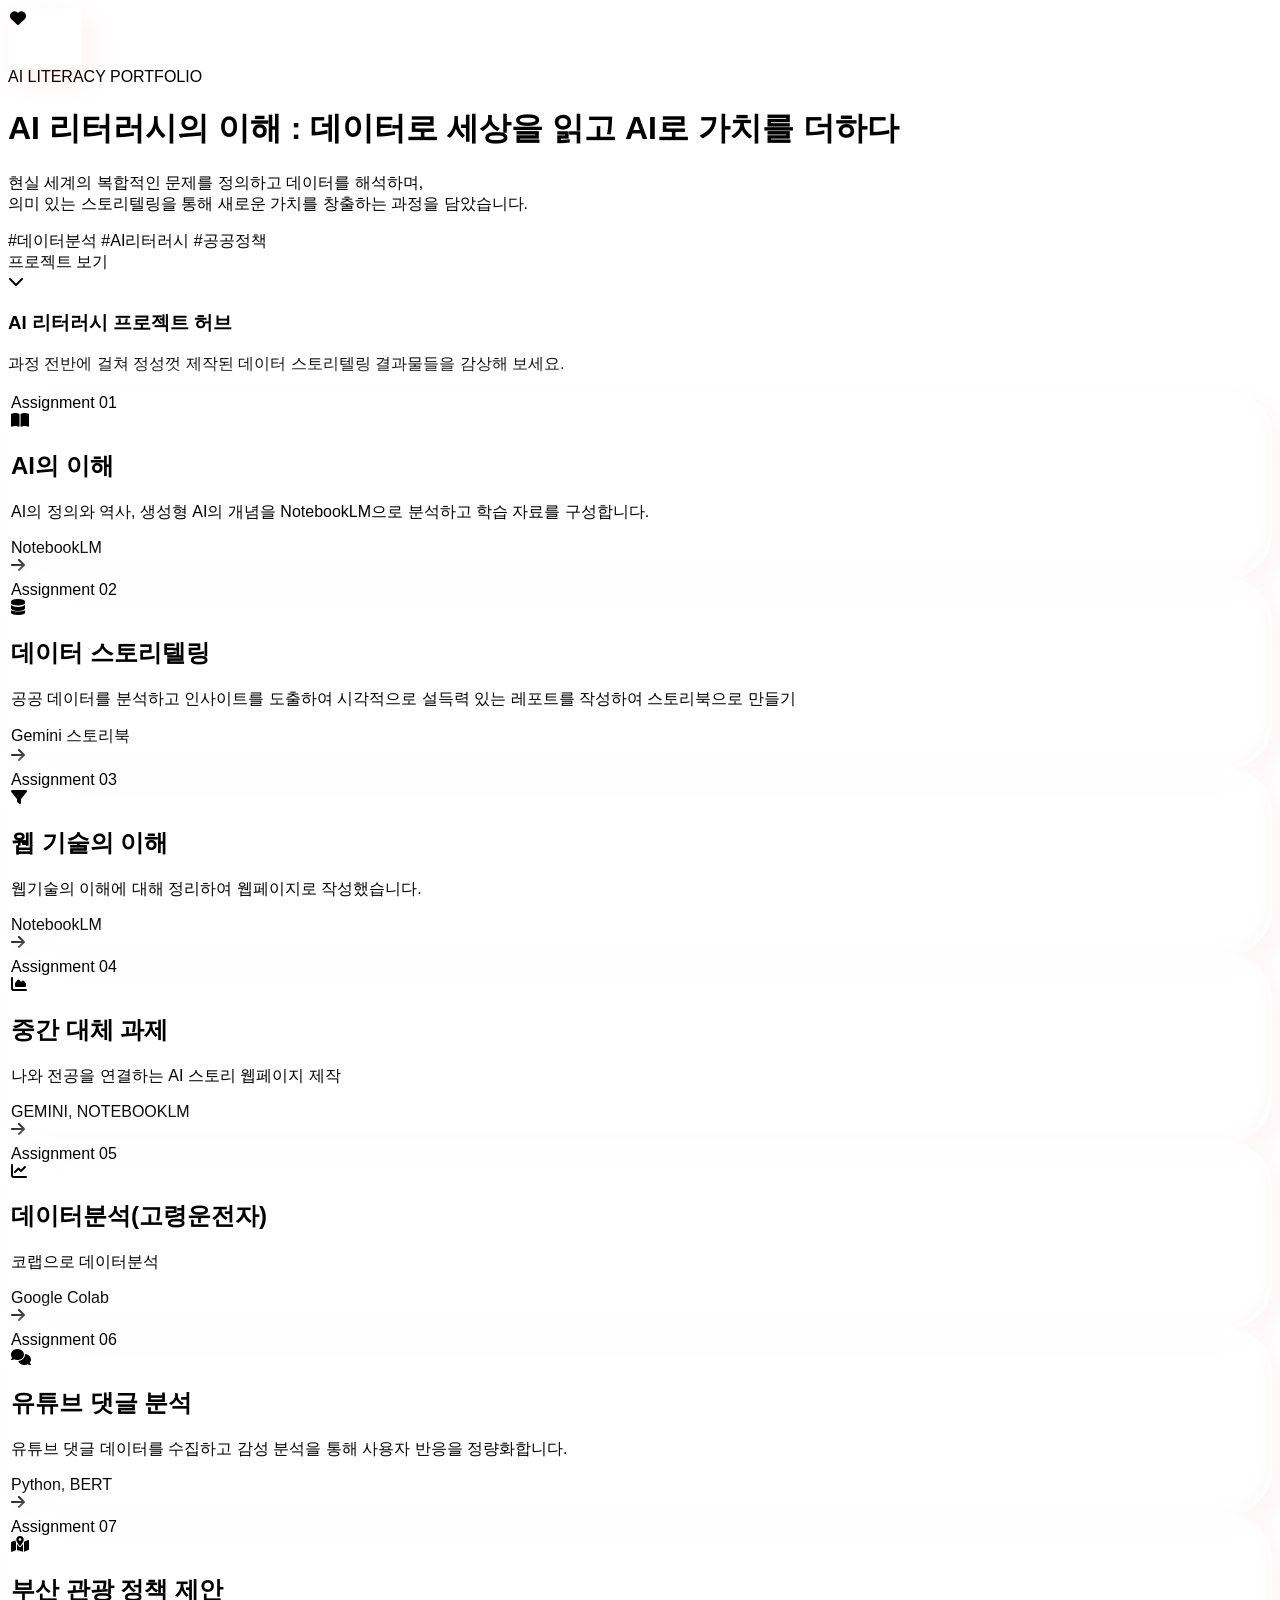
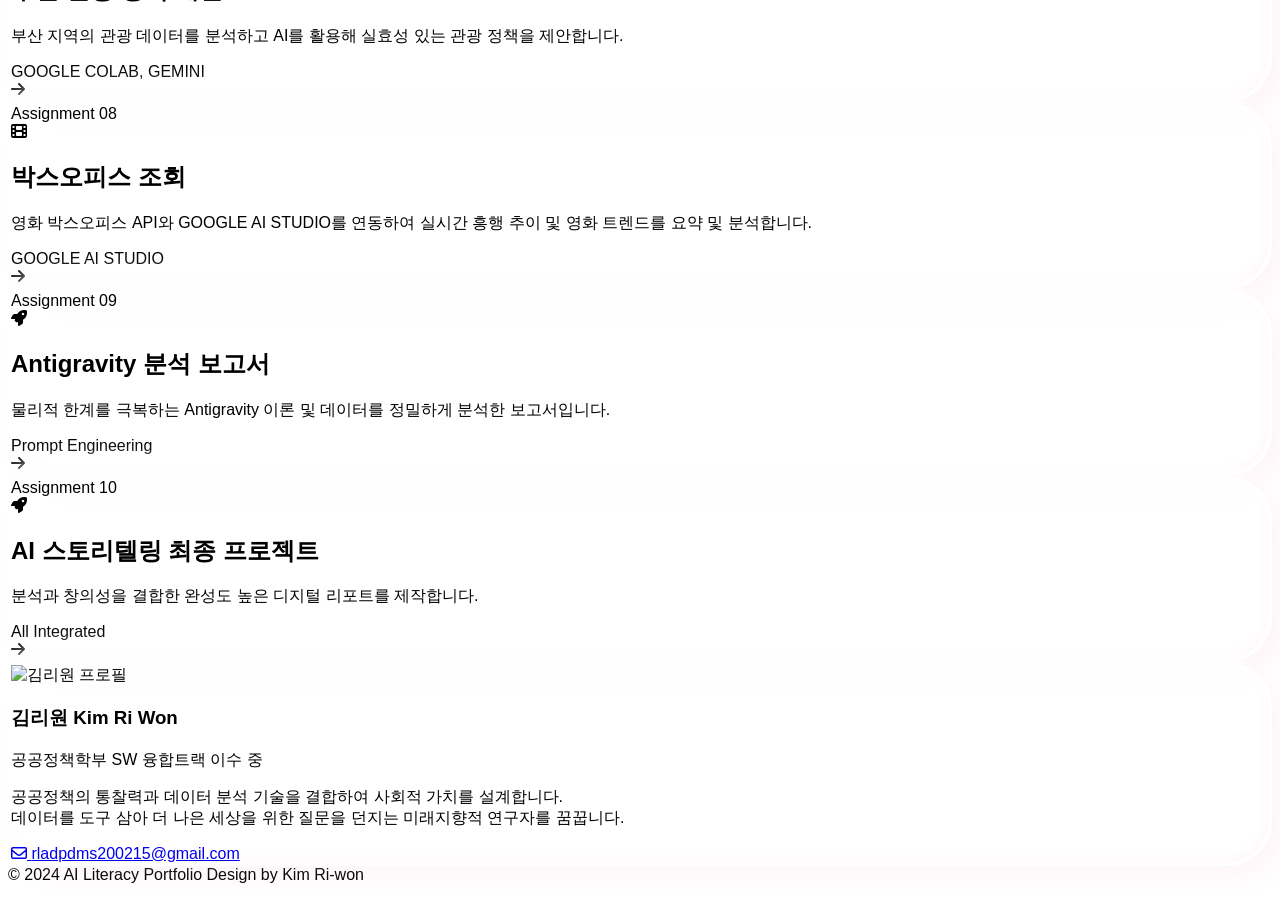
==== index.html @ ca249546 "Update index.html" ====
<!DOCTYPE html>
<html lang="ko">
<head>
    <meta charset="UTF-8">
    <meta name="viewport" content="width=device-width, initial-scale=1.0">
    <title>AI Literacy Portfolio | 김리원</title>
    <script src="https://cdn.tailwindcss.com"></script>
    <link href="https://cdnjs.cloudflare.com/ajax/libs/font-awesome/6.4.0/css/all.min.css" rel="stylesheet">
    <script>
        tailwind.config = {
            darkMode: 'class',
            theme: {
                extend: {
                    colors: {
                        brand: {
                            pink: '#FFDEE9',
                            rose: '#F43F5E',
                            ivory: '#FDF6F0',
                            clay: '#FFF2F2',
                            softDark: '#1E1518',
                            darkBg: '#120B0D'
                        }
                    }
                }
            }
        }
    </script>
    <style>
        @import url('https://fonts.googleapis.com/css2?family=Pretendard:wght@400;600;700;800&display=swap');

        body {
            font-family: 'Pretendard', sans-serif;
            transition: background-color 0.5s ease, color 0.5s ease;
        }

        /* 1. Background Floating Animation */
        @keyframes float-slow-1 {
            0%, 100% { transform: translate(0px, 0px) scale(1); }
            33% { transform: translate(40px, -60px) scale(1.15); }
            66% { transform: translate(-30px, 30px) scale(0.9); }
        }
        @keyframes float-slow-2 {
            0%, 100% { transform: translate(0px, 0px) scale(1.1); }
            50% { transform: translate(-50px, 50px) scale(0.85); }
        }
        @keyframes float-slow-3 {
            0%, 100% { transform: translate(0px, 0px) scale(0.9); }
            40% { transform: translate(60px, 40px) scale(1.1); }
            80% { transform: translate(-20px, -30px) scale(1.05); }
        }

        .bg-float-1 { animation: float-slow-1 18s infinite ease-in-out; }
        .bg-float-2 { animation: float-slow-2 22s infinite ease-in-out; }
        .bg-float-3 { animation: float-slow-3 26s infinite ease-in-out; }

        /* 2. Claymorphism Card Styling (Clay Card) */
        .clay-card {
            background: rgba(255, 255, 255, 0.65);
            border-radius: 45px;
            box-shadow: 
                12px 12px 24px rgba(244, 63, 94, 0.05), 
                -12px -12px 24px rgba(255, 255, 255, 0.9),
                inset 4px 4px 10px rgba(255, 255, 255, 0.8),
                inset -4px -4px 10px rgba(244, 63, 94, 0.03);
            backdrop-filter: blur(20px);
            border: 3px solid rgba(255, 255, 255, 0.8);
            transition: all 0.5s cubic-bezier(0.175, 0.885, 0.32, 1.275);
        }
        .clay-card:hover {
            transform: translateY(-12px) scale(1.02);
            box-shadow: 
                16px 24px 36px rgba(244, 63, 94, 0.1), 
                -16px -16px 36px rgba(255, 255, 255, 0.95),
                inset 6px 6px 14px rgba(255, 255, 255, 0.95),
                inset -6px -6px 14px rgba(244, 63, 94, 0.01);
            background: rgba(255, 255, 255, 0.85);
        }

        /* Dark Mode Clay Card Style */
        .dark .clay-card {
            background: rgba(30, 21, 24, 0.7);
            border-radius: 45px;
            box-shadow: 
                12px 12px 30px rgba(0, 0, 0, 0.5), 
                -12px -12px 30px rgba(255, 255, 255, 0.02),
                inset 2px 2px 8px rgba(255, 255, 255, 0.1),
                inset -2px -2px 8px rgba(0, 0, 0, 0.3);
            border: 3px solid rgba(255, 255, 255, 0.08);
        }
        .dark .clay-card:hover {
            background: rgba(38, 27, 30, 0.85);
            box-shadow: 
                16px 24px 40px rgba(0, 0, 0, 0.6), 
                -16px -16px 40px rgba(255, 255, 255, 0.03),
                inset 4px 4px 12px rgba(255, 255, 255, 0.15),
                inset -4px -4px 12px rgba(0, 0, 0, 0.4);
        }

        /* Claymorphic Buttons */
        .clay-btn {
            background: rgba(255, 255, 255, 0.8);
            box-shadow: 
                4px 4px 10px rgba(244, 63, 94, 0.06), 
                -4px -4px 10px rgba(255, 255, 255, 0.9),
                inset 2px 2px 5px rgba(255, 255, 255, 0.8);
            border: 2px solid rgba(255, 255, 255, 0.9);
            transition: all 0.3s ease;
        }
        .clay-btn:hover {
            transform: scale(1.05);
            background: #FFE4EC;
            box-shadow: 
                6px 6px 14px rgba(244, 63, 94, 0.1), 
                -6px -6px 14px rgba(255, 255, 255, 1);
        }

        /* 3. Expansible Navigation Bar */
        .pill-nav {
            width: 70px;
            height: 56px;
            transition: all 0.6s cubic-bezier(0.25, 1, 0.5, 1);
            overflow: hidden;
            background: rgba(255, 255, 255, 0.7);
            border: 2px solid rgba(255, 255, 255, 0.8);
            backdrop-filter: blur(25px);
            box-shadow: 
                8px 12px 30px rgba(244, 63, 94, 0.08), 
                inset 2px 2px 5px rgba(255, 255, 255, 0.8);
        }
        .pill-nav:hover {
            width: 470px;
            border-radius: 9999px;
            padding-left: 20px;
            padding-right: 20px;
            background: rgba(255, 255, 255, 0.9);
            box-shadow: 
                12px 18px 40px rgba(244, 63, 94, 0.12), 
                inset 3px 3px 8px rgba(255, 255, 255, 0.9);
        }
        .dark .pill-nav {
            background: rgba(30, 21, 24, 0.85);
            border: 2px solid rgba(255, 255, 255, 0.08);
            box-shadow: 
                8px 12px 30px rgba(0, 0, 0, 0.4), 
                inset 2px 2px 5px rgba(255, 255, 255, 0.1);
        }
        .dark .pill-nav:hover {
            background: rgba(38, 27, 30, 0.95);
            box-shadow: 
                12px 18px 40px rgba(0, 0, 0, 0.5), 
                inset 3px 3px 8px rgba(255, 255, 255, 0.15);
        }

        .nav-content {
            opacity: 0;
            transform: translateX(20px);
            transition: all 0.4s ease;
            white-space: nowrap;
        }
        .pill-nav:hover .nav-content {
            opacity: 1;
            transform: translateX(0);
        }
        .pill-nav:hover .nav-heart {
            transform: scale(1.2) rotate(360deg);
            color: #F43F5E;
        }

        /* Modal Overlay Glassmorphism */
        .modal {
            transition: opacity 0.4s ease;
            pointer-events: none;
            opacity: 0;
            z-index: 1000;
        }
        .modal.active {
            pointer-events: auto;
            opacity: 1;
        }

        /* Scroll reveal effect classes */
        .reveal-section {
            opacity: 0;
            transform: translateY(100px);
            transition: opacity 1.2s cubic-bezier(0.16, 1, 0.3, 1), transform 1.2s cubic-bezier(0.16, 1, 0.3, 1);
        }
        .reveal-section.revealed {
            opacity: 1;
            transform: translateY(0);
        }

        /* Customize scrollbars with pink tint */
        ::-webkit-scrollbar {
            width: 8px;
        }
        ::-webkit-scrollbar-track {
            background: #FDF6F0;
        }
        .dark ::-webkit-scrollbar-track {
            background: #120B0D;
        }
        ::-webkit-scrollbar-thumb {
            background: #FFC0D3;
            border-radius: 99px;
        }
        ::-webkit-scrollbar-thumb:hover {
            background: #F43F5E;
        }
    </style>
</head>
<body class="bg-brand-ivory text-slate-800 dark:bg-brand-darkBg dark:text-slate-100 relative min-h-screen">

    <div class="fixed inset-0 overflow-hidden pointer-events-none z-0">
        <div class="absolute bg-float-1 top-[-10%] left-[-10%] w-[50vw] h-[50vw] rounded-full bg-gradient-to-br from-[#FFF0F5]/80 to-[#FFE4EC]/70 dark:from-[#3a1520]/40 dark:to-[#1e0a11]/30 blur-[100px]"></div>
        <div class="absolute bg-float-2 bottom-[10%] right-[-5%] w-[45vw] h-[45vw] rounded-full bg-gradient-to-tr from-[#FFF2F2]/90 to-[#FFDDE8]/80 dark:from-[#2e0e1a]/40 dark:to-[#120509]/30 blur-[120px]"></div>
        <div class="absolute bg-float-3 top-[40%] left-[25%] w-[35vw] h-[35vw] rounded-full bg-gradient-to-r from-[#FFF9F5]/90 to-[#FFE4E4]/60 dark:from-[#351a22]/30 dark:to-[#1f0b12]/20 blur-[110px]"></div>
    </div>

    <nav class="fixed top-6 left-1/2 -translate-x-1/2 z-50 pill-nav flex items-center justify-between rounded-full p-4">
        <div class="flex items-center justify-center w-10 h-10 rounded-full bg-gradient-to-br from-rose-100 to-rose-200 dark:from-rose-900/60 dark:to-rose-800/40 shadow-inner cursor-pointer shrink-0">
            <i class="fas fa-heart nav-heart text-rose-400 dark:text-rose-300 transition-all duration-500 text-lg"></i>
        </div>
        <div class="nav-content flex items-center gap-6 ml-4">
            <a href="#" class="text-sm font-bold text-slate-700 dark:text-slate-300 hover:text-rose-500 dark:hover:text-rose-400 transition-colors">홈</a>
            <a href="#assignments-section" class="text-sm font-bold text-slate-700 dark:text-slate-300 hover:text-rose-500 dark:hover:text-rose-400 transition-colors">프로젝트</a>
            <a href="#about" class="text-sm font-bold text-slate-700 dark:text-slate-300 hover:text-rose-500 dark:hover:text-rose-400 transition-colors">소개</a>
            
            <button id="theme-toggle" class="w-8 h-8 rounded-full flex items-center justify-center hover:bg-slate-100 dark:hover:bg-white/10 transition-colors">
                <i id="theme-icon" class="fas fa-moon text-slate-600 dark:text-yellow-400 text-sm"></i>
            </button>

            <span class="text-xs text-rose-400 font-bold px-3 py-1 bg-rose-50 border border-rose-100 dark:bg-rose-950/40 dark:border-rose-900 rounded-full">김리원</span>
        </div>
    </nav>

    <header class="relative min-h-screen flex flex-col justify-between items-center px-6 text-center overflow-hidden z-10 pt-32 pb-16">
        <div></div>

        <div class="max-w-5xl mx-auto my-auto">
            <div class="inline-flex items-center gap-2 px-5 py-2.5 rounded-full bg-white/70 dark:bg-brand-softDark/50 border border-white/60 dark:border-white/10 shadow-md backdrop-blur-md mb-6">
                <span class="w-2.5 h-2.5 rounded-full bg-rose-500 animate-pulse"></span>
                <span class="text-xs font-extrabold tracking-widest text-slate-600 dark:text-slate-300 uppercase">AI LITERACY PORTFOLIO</span>
            </div>
            
            <h1 class="text-2xl sm:text-3xl md:text-5xl lg:text-6xl font-extrabold mb-6 tracking-tight leading-tight break-keep">
                <span class="block mb-2 text-slate-700 dark:text-slate-300 font-normal">AI 리터러시의 이해 :</span>
                <span class="gradient-text block text-3xl sm:text-4xl md:text-5xl lg:text-6xl xl:text-7xl font-black">
                    데이터로 세상을 읽고 AI로 가치를 더하다
                </span>
            </h1>
            
            <p class="text-sm md:text-base text-slate-500 dark:text-slate-400 max-w-2xl mx-auto mb-8 leading-relaxed">
                현실 세계의 복합적인 문제를 정의하고 데이터를 해석하며,<br class="hidden md:block"> 
                의미 있는 스토리텔링을 통해 새로운 가치를 창출하는 과정을 담았습니다.
            </p>

            <div class="flex flex-wrap justify-center gap-3">
                <span class="px-5 py-2 rounded-full bg-white/60 dark:bg-brand-softDark/40 text-xs font-bold border border-white/80 dark:border-white/10 shadow-sm text-slate-600 dark:text-slate-300 backdrop-blur-sm">#데이터분석</span>
                <span class="px-5 py-2 rounded-full bg-white/60 dark:bg-brand-softDark/40 text-xs font-bold border border-white/80 dark:border-white/10 shadow-sm text-slate-600 dark:text-slate-300 backdrop-blur-sm">#AI리터러시</span>
                <span class="px-5 py-2 rounded-full bg-white/60 dark:bg-brand-softDark/40 text-xs font-bold border border-white/80 dark:border-white/10 shadow-sm text-slate-600 dark:text-slate-300 backdrop-blur-sm">#공공정책</span>
            </div>
        </div>

        <div onclick="scrollToProjects()" class="flex flex-col items-center gap-2 cursor-pointer group transition-all duration-300 hover:translate-y-1">
            <span class="text-xs font-bold text-slate-400 dark:text-slate-500 tracking-wider group-hover:text-rose-500 dark:group-hover:text-rose-400 transition-colors">프로젝트 보기</span>
            <div class="w-10 h-10 rounded-full bg-white/80 dark:bg-[#1E1518]/80 border border-white dark:border-white/10 flex items-center justify-center shadow-md group-hover:scale-110 transition-transform animate-bounce">
                <i class="fas fa-chevron-down text-rose-500"></i>
            </div>
        </div>
    </header>

    <main class="max-w-7xl mx-auto px-6 pb-24 relative z-10">

        <section id="assignments-section" class="reveal-section py-16 mb-24">
            <div class="text-center mb-16">
                <h3 class="text-3xl font-black text-slate-800 dark:text-slate-100 tracking-tight mb-3">AI 리터러시 프로젝트 허브</h3>
                <p class="text-slate-400 dark:text-slate-400 text-sm">과정 전반에 걸쳐 정성껏 제작된 데이터 스토리텔링 결과물들을 감상해 보세요.</p>
            </div>

            <div id="tab-grid-container">
                <div class="grid grid-cols-1 md:grid-cols-2 lg:grid-cols-3 gap-8" id="assignment-grid">
                    </div>
            </div>
        </section>

        <section id="about" class="reveal-section clay-card p-12 relative overflow-hidden mb-12">
            <div class="absolute top-0 right-0 w-64 h-64 bg-rose-100/40 dark:bg-rose-900/10 rounded-full blur-[80px] pointer-events-none"></div>
            <div class="relative z-10 flex flex-col lg:flex-row items-center gap-12">
                <div class="relative group shrink-0">
                    <div class="absolute -inset-2 bg-gradient-to-r from-pink-300 to-rose-400 rounded-[3rem] blur-lg opacity-40 group-hover:opacity-70 transition duration-1000"></div>
                    <div class="relative w-48 h-48 rounded-[2.5rem] bg-white dark:bg-brand-softDark p-3 flex items-center justify-center overflow-hidden border border-white/40 shadow-xl">
                        <img src="https://ecimg.cafe24img.com/pg789b45942559038/ouring01/web/product/big/20241010/d6703099fd1020ba4ad9d2b7c3fa1dcd.jpg" alt="김리원 프로필" class="w-full h-full object-cover rounded-[1.8rem]">
                    </div>
                </div>
                <div class="text-center lg:text-left flex-1">
                    <h3 class="text-4xl font-black mb-3 text-slate-800 dark:text-slate-100">김리원 <span class="text-sm font-semibold text-rose-400 ml-2 uppercase tracking-widest">Kim Ri Won</span></h3>
                    <div class="flex flex-wrap justify-center lg:justify-start gap-3 mb-6">
                        <span class="px-4 py-1.5 rounded-full bg-rose-50/70 border border-rose-100 dark:bg-rose-950/40 dark:border-rose-900 text-xs font-bold text-rose-500 dark:text-rose-400">공공정책학부</span>
                        <span class="px-4 py-1.5 rounded-full bg-pink-50/70 border border-pink-100 dark:bg-pink-950/40 dark:border-pink-900 text-xs font-bold text-pink-500 dark:text-pink-400">SW 융합트랙 이수 중</span>
                    </div>
                    <p class="text-slate-500 dark:text-slate-400 text-base mb-8 leading-relaxed max-w-2xl mx-auto lg:mx-0">
                        공공정책의 통찰력과 데이터 분석 기술을 결합하여 사회적 가치를 설계합니다. <br>
                        데이터를 도구 삼아 더 나은 세상을 위한 질문을 던지는 미래지향적 연구자를 꿈꿉니다.
                    </p>
                    <div class="flex justify-center lg:justify-start">
                        <a href="mailto:rladpdms200215@gmail.com" class="group flex items-center gap-3 px-6 py-3.5 rounded-2xl bg-white/80 dark:bg-brand-softDark/50 border border-white/60 dark:border-white/10 shadow-sm hover:shadow-md hover:bg-[#FFE4EC]/40 dark:hover:bg-[#FFE4EC]/10 transition-all">
                            <i class="far fa-envelope text-rose-400 group-hover:scale-110 transition-transform"></i> 
                            <span class="text-xs font-bold text-slate-600 dark:text-slate-300">rladpdms200215@gmail.com</span>
                        </a>
                    </div>
                </div>
            </div>
        </section>

    </main>

    <footer class="relative py-16 text-center border-t border-white/40 dark:border-white/10 bg-white/20 dark:bg-brand-softDark/30 backdrop-blur-md">
        <div class="mt-4 text-[10px] font-black tracking-[0.25em] text-rose-300 dark:text-rose-400 uppercase">
            &copy; 2024 AI Literacy Portfolio Design by Kim Ri-won
        </div>
    </footer>

    <div id="modal" class="modal fixed inset-0 flex items-center justify-center p-4 bg-[#2E2528]/30 dark:bg-black/75 backdrop-blur-xl">
        <div class="bg-white/95 dark:bg-brand-softDark/95 w-full max-w-2xl rounded-[3rem] p-12 relative scale-95 transition-all duration-300 shadow-2xl border-4 border-white dark:border-brand-softDark" id="modal-content" style="z-index: 1001; box-shadow: 15px 15px 40px rgba(0,0,0,0.15), inset 4px 4px 10px rgba(255,255,255,0.8);">
            <button onclick="closeModal()" class="absolute top-8 right-8 w-11 h-11 rounded-full flex items-center justify-center bg-rose-50 dark:bg-rose-950 border border-rose-100 dark:border-rose-900 text-rose-400 hover:text-white hover:bg-rose-500 hover:scale-110 transition-all">
                <i class="fas fa-times"></i>
            </button>
            <div id="modal-body"></div>
        </div>
    </div>

    <script>
        // Theme switching logic (Dark / Light Mode)
        const themeToggleBtn = document.getElementById('theme-toggle');
        const themeIcon = document.getElementById('theme-icon');
        const htmlElement = document.documentElement;

        // Initialize theme based on local storage or system preference
        function initTheme() {
            const savedTheme = localStorage.getItem('theme');
            const isDarkMode = savedTheme === 'dark' || (!savedTheme && window.matchMedia('(prefers-color-scheme: dark)').matches);
            
            if (isDarkMode) {
                htmlElement.classList.add('dark');
                themeIcon.className = 'fas fa-sun text-yellow-400 text-sm';
            } else {
                htmlElement.classList.remove('dark');
                themeIcon.className = 'fas fa-moon text-slate-600 dark:text-yellow-400 text-sm';
            }
        }

        themeToggleBtn.addEventListener('click', () => {
            if (htmlElement.classList.contains('dark')) {
                htmlElement.classList.remove('dark');
                themeIcon.className = 'fas fa-moon text-slate-600 dark:text-yellow-400 text-sm';
                localStorage.setItem('theme', 'light');
            } else {
                htmlElement.classList.add('dark');
                themeIcon.className = 'fas fa-sun text-yellow-400 text-sm';
                localStorage.setItem('theme', 'dark');
            }
        });

        // Smooth Scroll Function
        function scrollToProjects() {
            document.getElementById('assignments-section').scrollIntoView({
                behavior: 'smooth',
                block: 'start'
            });
        }

        // Intersection Observer for rising floating effect
        function initScrollReveal() {
            const revealElements = document.querySelectorAll('.reveal-section');
            const observerOptions = {
                root: null, // viewport
                threshold: 0.1, // trigger when 10% is visible
                rootMargin: '0px 0px -50px 0px' // offset to trigger a bit early
            };

            const observer = new IntersectionObserver((entries, observer) => {
                entries.forEach(entry => {
                    if (entry.isIntersecting) {
                        entry.target.classList.add('revealed');
                        observer.unobserve(entry.target); // trigger only once
                    }
                });
            }, observerOptions);

            revealElements.forEach(el => observer.observe(el));
        }

        // Assignment Data
        const assignments = [
            { 
                id: "01", 
                title: "AI의 이해", 
                tool: "NotebookLM", 
                icon: "fa-book-open", 
                color: "blue", 
                link: "./02/index.html",
                summary: "AI의 정의와 역사, 생성형 AI의 개념을 NotebookLM으로 분석하고 학습 자료를 구성합니다.",
                detail: "구글의 AI 기반 협업 도구인 NotebookLM을 활용하여 인공지능의 핵심 개념을 정리했습니다. 1950년대 튜링 테스트부터 현대의 트랜스포머 모델까지의 발전사를 추적하고, 생성형 AI가 사회 전반에 미치는 영향을 분석했습니다."
            },
            { 
                id: "02", 
                title: "데이터 스토리텔링", 
                tool: "Gemini 스토리북", 
                icon: "fa-database", 
                color: "purple", 
                link: "./03/index.html", 
                summary: "공공 데이터를 분석하고 인사이트를 도출하여 시각적으로 설득력 있는 레포트를 작성하여 스토리북으로 만들기", 
                detail: "실제 데이터를 수집하여 가공되지 않은 정보에서 의미 있는 사회적 어젠다를 도출하고, 이를 Gemini와 결합하여 한 편의 완성도 높은 데이터 스토리북으로 변환하는 과정을 수행했습니다." 
            },
            { 
                id: "03", 
                title: "웹 기술의 이해", 
                tool: "NotebookLM", 
                icon: "fa-filter", 
                color: "emerald", 
                link: "./04/index.html", 
                summary: "웹기술의 이해에 대해 정리하여 웹페이지로 작성했습니다.", 
                detail: "웹의 기본 구조부터 현대의 웹 개발 프레임워크까지, 웹 기술의 전반적인 개념을 NotebookLM을 통해 정리하고 이를 실제 웹 환경에서 어떻게 적용할 수 있는지 학습했습니다." 
            },
            { 
                id: "04", 
                title: "중간 대체 과제", 
                tool: "GEMINI, NOTEBOOKLM", 
                icon: "fa-chart-area", 
                color: "rose", 
                link: "./05/index.html", 
                is_large: true, 
                summary: "나와 전공을 연결하는 AI 스토리 웹페이지 제작", 
                detail: "전공 학문과 AI 기술의 접점을 탐색하고, GEMINI와 NotebookLM을 활용하여 자신만의 커리어 로드맵이나 연구 주제를 웹 기반 스토리로 구현하는 중간 과제입니다." 
            },
            { 
                id: "05", 
                title: "데이터분석(고령운전자)", 
                tool: "Google Colab", 
                icon: "fa-chart-line", 
                color: "amber", 
                is_multi_btn: true, 
                links: {
                    senior: "./06/index.html", 
                    child: "./06_1/index.html"
                },
                summary: "코랩으로 데이터분석", 
                detail: "구글 코랩(Google Colab)을 활용하여 사회적 약자인 고령 운전자와 어린이 관련 교통사고 데이터를 분석하고, 파이썬을 이용한 데이터 시각화 및 인사이트 도출 과정을 수행했습니다." 
            },
            { 
                id: "06", 
                title: "유튜브 댓글 분석", 
                tool: "Python, BERT", 
                icon: "fa-comments", 
                color: "blue", 
                link: "./07/index.html", 
                summary: "유튜브 댓글 데이터를 수집하고 감성 분석을 통해 사용자 반응을 정량화합니다.", 
                detail: "YouTube API를 통해 대량의 댓글 데이터를 수집하고, 자연어 처리(NLP) 기술을 활용하여 여론의 흐름하고 감성 지수를 분석하는 프로젝트를 수행했습니다." 
            },
            { 
                id: "07", 
                title: "부산 관광 정책 제안", 
                tool: "GOOGLE COLAB, GEMINI", 
                icon: "fa-map-marked-alt", 
                color: "purple", 
                link: "./08/index.html", 
                summary: "부산 지역의 관광 데이터를 분석하고 AI를 활용해 실효성 있는 관광 정책을 제안합니다.", 
                detail: "구글 코랩과 생성형 AI인 GEMINI를 연계하여 부산 지역의 관광객 방문 패턴, 선호도, 소비 트렌드 등의 데이터를 다각도로 정밀 분석했습니다. 이를 기반으로 침체된 지역 골목 상권을 활성화하고 외래 관광객 만족도를 극대화할 수 있는 구체적이고 혁신적인 공공 관광 정책 가이드라인과 특화 콘텐츠 기획안을 수립했습니다." 
            },
            { 
                id: "08", 
                title: "박스오피스 조회", 
                tool: "GOOGLE AI STUDIO", 
                icon: "fa-film", 
                color: "emerald", 
                link: "https://boxoffice-vmei.vercel.app/", 
                summary: "영화 박스오피스 API와 GOOGLE AI STUDIO를 연동하여 실시간 흥행 추이 및 영화 트렌드를 요약 및 분석합니다.", 
                detail: "공공 데이터 API를 통해 제공되는 실시간 일일/주말 박스오피스 정보와 영화 기본 세부 사양 데이터를 구조화했습니다. 이를 GOOGLE AI STUDIO의 고성능 대형 언어 모델과 API로 연계하여 관객들의 선호도 분석, 장르적 트렌드 예측, 그리고 영화 흥행 주요 지표에 대한 맞춤형 리포트를 자동으로 생성해주는 인터랙티브 지능형 분석 대시보드를 구축했습니다." 
            },
            { 
                id: "09", 
                title: "Antigravity 분석 보고서", 
                tool: "Prompt Engineering", 
                icon: "fa-rocket", 
                color: "rose", 
                link: "./test/index.html", 
                summary: "물리적 한계를 극복하는 Antigravity 이론 및 데이터를 정밀하게 분석한 보고서입니다.", 
                detail: "반중력(Antigravity) 이론의 과학적 메커니즘을 탐구하고, 관련 실험 데이터를 분석 및 시각화하여 미래 모빌리티 및 우주 항공 분야에 미칠 정책적 영향력을 도출한 보고서 웹페이지입니다." 
            },
            { 
                id: "10", 
                title: "AI 스토리텔링 최종 프로젝트", 
                tool: "All Integrated", 
                icon: "fa-rocket", 
                color: "amber", 
                link: "#", 
                is_large: true, 
                summary: "분석과 창의성을 결합한 완성도 높은 디지털 리포트를 제작합니다.", 
                detail: "학습한 데이터 분석, 시각화, AI 생성 능력을 결합하여 대중의 공감을 얻는 포괄적 프로젝트를 완성했습니다." 
            }
        ];

        const colorClasses = {
            blue: { text: "text-blue-500 dark:text-blue-400", bg: "bg-blue-50/50 dark:bg-blue-950/40", accent: "bg-blue-400" },
            purple: { text: "text-purple-500 dark:text-purple-400", bg: "bg-purple-50/50 dark:bg-purple-950/40", accent: "bg-purple-400" },
            emerald: { text: "text-emerald-500 dark:text-emerald-400", bg: "bg-emerald-50/50 dark:bg-emerald-950/40", accent: "bg-emerald-400" },
            rose: { text: "text-rose-500 dark:text-rose-400", bg: "bg-rose-50/50 dark:bg-rose-950/40", accent: "bg-rose-400" },
            amber: { text: "text-amber-500 dark:text-amber-400", bg: "bg-amber-50/50 dark:bg-amber-950/40", accent: "bg-amber-400" }
        };

        const grid = document.getElementById('assignment-grid');
        const modal = document.getElementById('modal');
        const modalContent = document.getElementById('modal-content');
        const modalBody = document.getElementById('modal-body');

        // Render card function (Displays all without filtering)
        function renderCards() {
            grid.innerHTML = '';
            assignments.forEach((item) => {
                const cls = colorClasses[item.color];
                const card = document.createElement('div');
                const sizeClass = item.is_large ? 'md:col-span-2' : '';
                
                card.className = `clay-card p-8 flex flex-col justify-between cursor-pointer h-full ${sizeClass}`;
                card.innerHTML = `
                    <div>
                        <div class="flex justify-between items-center mb-8">
                            <span class="px-4 py-1.5 rounded-full ${cls.bg} ${cls.text} text-[10px] font-black uppercase tracking-widest border border-white dark:border-white/5">Assignment ${item.id}</span>
                            <div class="w-12 h-12 rounded-2xl ${cls.bg} ${cls.text} flex items-center justify-center text-xl group-hover:scale-110 transition-transform duration-500 shadow-inner">
                                <i class="fas ${item.icon}"></i>
                            </div>
                        </div>
                        <h2 class="text-2xl font-bold mb-4 text-slate-700 dark:text-slate-200 leading-tight tracking-tight group-hover:${cls.text} transition-colors">${item.title}</h2>
                        <p class="text-slate-400 dark:text-slate-400 text-xs leading-relaxed mb-4">${item.summary}</p>
                    </div>
                    <div class="flex items-center justify-between mt-8 pt-4 border-t border-slate-100 dark:border-white/5">
                        <div class="flex items-center gap-2">
                            <div class="w-2 h-2 rounded-full ${cls.accent} animate-pulse"></div>
                            <span class="text-[11px] font-extrabold text-slate-400 dark:text-slate-500 uppercase tracking-widest">${item.tool}</span>
                        </div>
                        <div class="w-9 h-9 rounded-full bg-white/80 dark:bg-brand-softDark/50 border border-slate-200/50 dark:border-white/10 flex items-center justify-center text-slate-400 dark:text-slate-300 hover:bg-rose-500 hover:text-white transition-all shadow-sm">
                            <i class="fas fa-arrow-right text-[10px]"></i>
                        </div>
                    </div>
                `;
                
                card.onclick = () => openModal(item);
                grid.appendChild(card);
            });
        }

        function handleNavigate(link) {
            if (link && link !== "#") {
                window.location.href = link;
            } else {
                console.log("준비 중인 페이지입니다.");
            }
        }

        function openModal(item) {
            const cls = colorClasses[item.color];
            
            let footerButtons = '';
            if (item.is_multi_btn) {
                footerButtons = `
                    <div class="mt-12 flex flex-wrap justify-end gap-3">
                        <button onclick="closeModal()" class="px-6 py-4 bg-slate-100 dark:bg-white/10 rounded-2xl font-black text-xs text-slate-600 dark:text-slate-300 hover:bg-slate-200 dark:hover:bg-white/20 transition-all">닫기</button>
                        <button onclick="handleNavigate('${item.links.senior}')" class="px-8 py-4 bg-[#2E2528] dark:bg-white dark:text-brand-softDark text-white rounded-2xl font-black text-xs hover:scale-105 transition-transform shadow-md">고령운전자</button>
                        <button onclick="handleNavigate('${item.links.child}')" class="px-8 py-4 bg-rose-500 text-white rounded-2xl font-black text-xs hover:scale-105 transition-transform shadow-md">어린이</button>
                    </div>
                `;
            } else {
                footerButtons = `
                    <div class="mt-12 flex justify-end gap-4">
                        <button onclick="closeModal()" class="px-8 py-4 bg-slate-100 dark:bg-white/10 rounded-2xl font-black text-xs text-slate-600 dark:text-slate-300 hover:bg-slate-200 dark:hover:bg-white/20 transition-all">닫기</button>
                        <button id="modal-action-btn" class="px-10 py-4 bg-rose-500 text-white rounded-2xl font-black text-xs hover:scale-105 transition-transform shadow-md">결과물 보기</button>
                    </div>
                `;
            }

            modalBody.innerHTML = `
                <div class="inline-block px-4 py-1 rounded-full ${cls.bg} ${cls.text} text-[10px] font-black mb-4 uppercase tracking-widest border border-white dark:border-white/5">Task ${item.id} Overview</div>
                <h2 class="text-4xl font-black mb-6 text-slate-800 dark:text-slate-100 leading-tight">${item.title}</h2>
                <div class="flex flex-wrap gap-3 mb-8">
                    <div class="px-4 py-2 bg-[#FDF6F0] dark:bg-brand-darkBg rounded-xl border border-white dark:border-white/5 text-slate-500 dark:text-slate-400 text-xs font-bold">
                        <i class="fas fa-tools mr-2 ${cls.text}"></i> ${item.tool}
                    </div>
                </div>
                <div class="space-y-6 text-slate-500 dark:text-slate-400 leading-relaxed">
                    <p class="text-lg text-slate-700 dark:text-slate-200 font-bold tracking-tight">Project Insight</p>
                    <p class="text-sm">${item.detail}</p>
                    <div class="p-6 rounded-3xl border-l-4 border-rose-400 bg-rose-50/30 dark:bg-rose-950/20 text-xs italic">
                        "기술의 본질과 데이터를 통해 사회의 복합적인 니즈를 실효성 있게 해결하는 가치를 설계합니다."
                    </div>
                </div>
                ${footerButtons}
            `;
            
            if (!item.is_multi_btn) {
                const actionBtn = document.getElementById('modal-action-btn');
                actionBtn.onclick = () => handleNavigate(item.link);
            }
            
            modal.classList.add('active');
            setTimeout(() => {
                modalContent.classList.remove('scale-95');
                modalContent.classList.add('scale-100');
            }, 10);
        }

        function closeModal() {
            modalContent.classList.remove('scale-100');
            modalContent.classList.add('scale-95');
            modal.classList.remove('active');
        }

        window.onclick = (e) => { if (e.target === modal) closeModal(); }

        window.onload = function() {
            initTheme();
            renderCards();
            initScrollReveal();
        }
    </script>
</body>
</html>
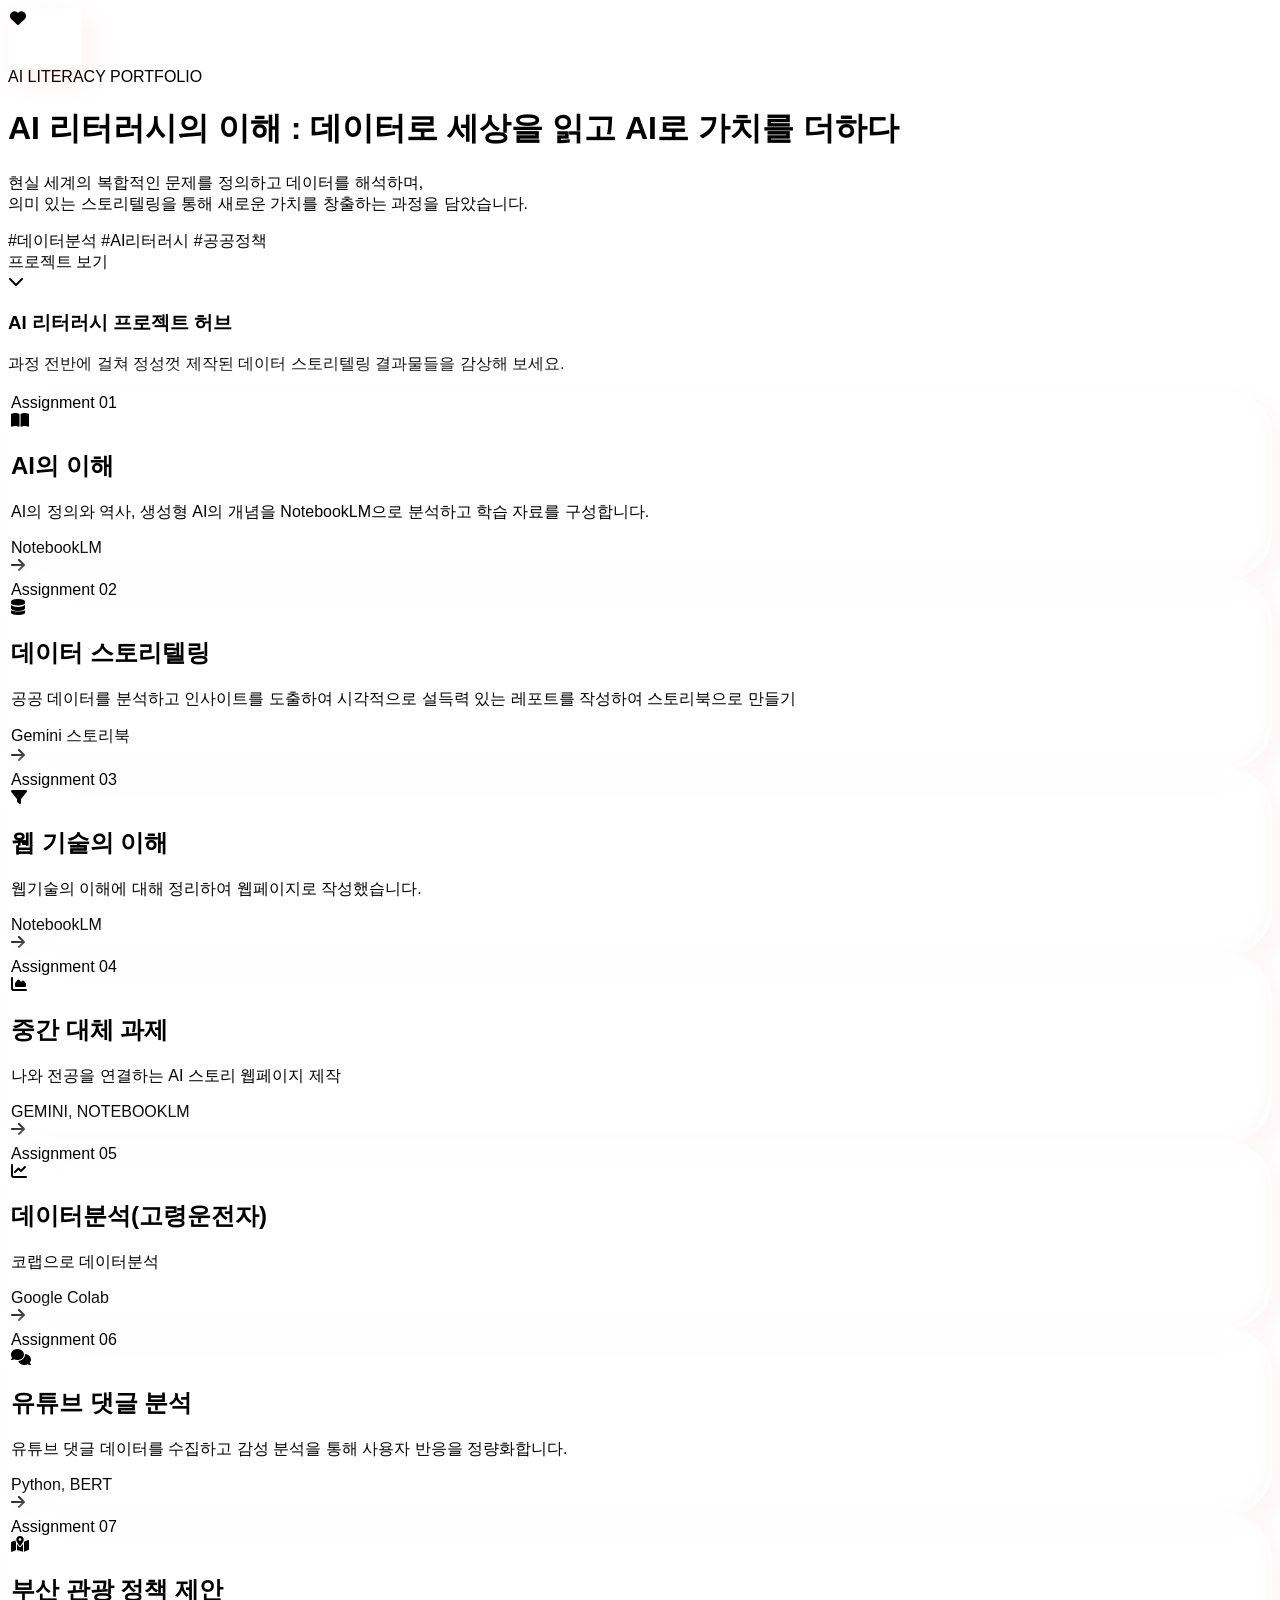
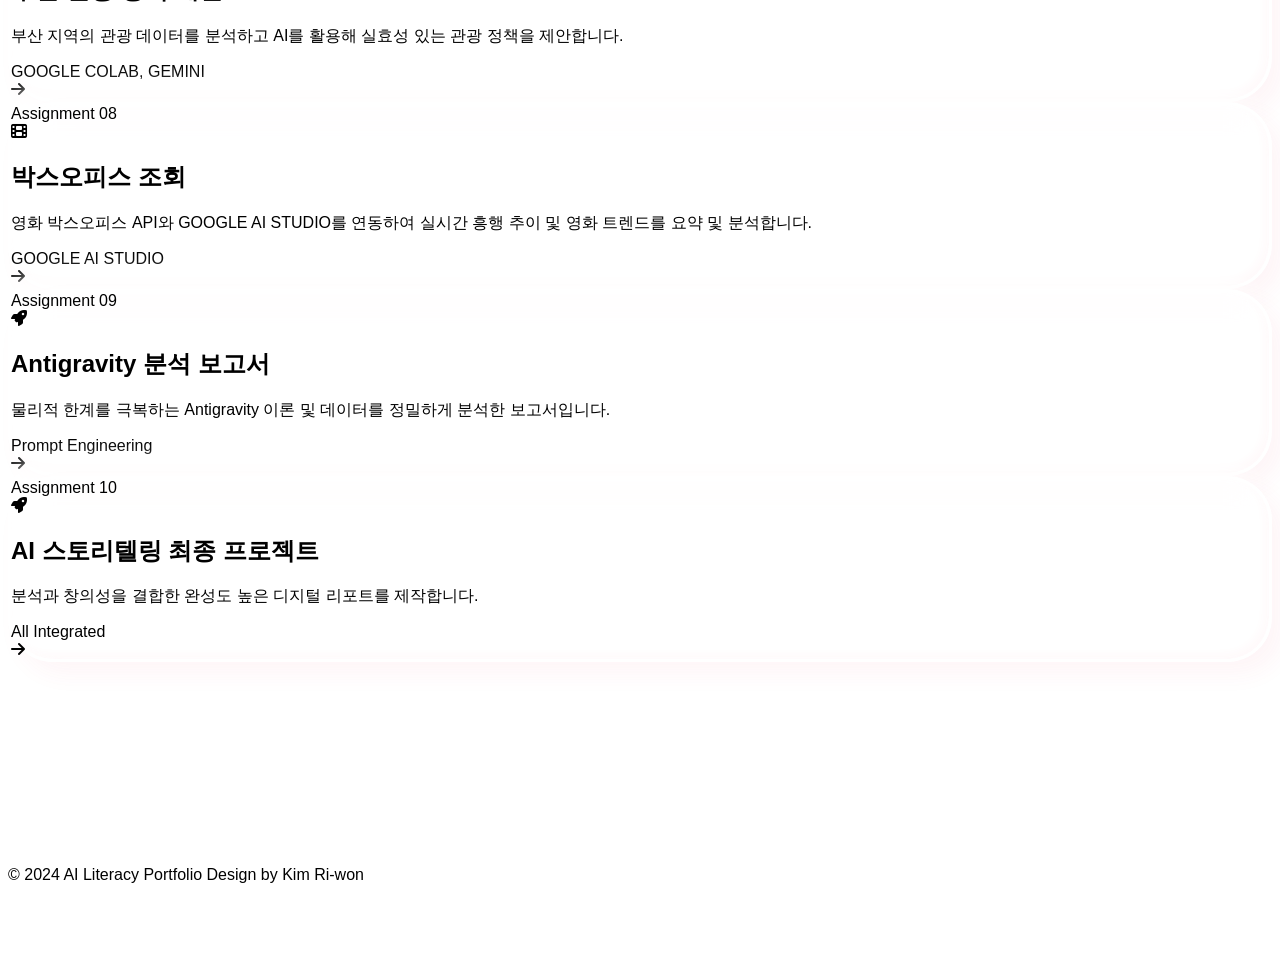
==== commit 1971ca9c: "Update index.html" ====
--- a/index.html
+++ b/index.html
@@ -4,7 +4,9 @@
     <meta charset="UTF-8">
     <meta name="viewport" content="width=device-width, initial-scale=1.0">
     <title>AI Literacy Portfolio | 김리원</title>
+    <!-- Tailwind CSS CDN -->
     <script src="https://cdn.tailwindcss.com"></script>
+    <!-- FontAwesome CDN -->
     <link href="https://cdnjs.cloudflare.com/ajax/libs/font-awesome/6.4.0/css/all.min.css" rel="stylesheet">
     <script>
         tailwind.config = {
@@ -397,7 +399,7 @@
                 title: "AI의 이해", 
                 tool: "NotebookLM", 
                 icon: "fa-book-open", 
-                color: "blue", 
+                color: "pink", 
                 link: "./02/index.html",
                 summary: "AI의 정의와 역사, 생성형 AI의 개념을 NotebookLM으로 분석하고 학습 자료를 구성합니다.",
                 detail: "구글의 AI 기반 협업 도구인 NotebookLM을 활용하여 인공지능의 핵심 개념을 정리했습니다. 1950년대 튜링 테스트부터 현대의 트랜스포머 모델까지의 발전사를 추적하고, 생성형 AI가 사회 전반에 미치는 영향을 분석했습니다."
@@ -407,7 +409,7 @@
                 title: "데이터 스토리텔링", 
                 tool: "Gemini 스토리북", 
                 icon: "fa-database", 
-                color: "purple", 
+                color: "softPurple", 
                 link: "./03/index.html", 
                 summary: "공공 데이터를 분석하고 인사이트를 도출하여 시각적으로 설득력 있는 레포트를 작성하여 스토리북으로 만들기", 
                 detail: "실제 데이터를 수집하여 가공되지 않은 정보에서 의미 있는 사회적 어젠다를 도출하고, 이를 Gemini와 결합하여 한 편의 완성도 높은 데이터 스토리북으로 변환하는 과정을 수행했습니다." 
@@ -417,7 +419,7 @@
                 title: "웹 기술의 이해", 
                 tool: "NotebookLM", 
                 icon: "fa-filter", 
-                color: "emerald", 
+                color: "coral", 
                 link: "./04/index.html", 
                 summary: "웹기술의 이해에 대해 정리하여 웹페이지로 작성했습니다.", 
                 detail: "웹의 기본 구조부터 현대의 웹 개발 프레임워크까지, 웹 기술의 전반적인 개념을 NotebookLM을 통해 정리하고 이를 실제 웹 환경에서 어떻게 적용할 수 있는지 학습했습니다." 
@@ -438,7 +440,7 @@
                 title: "데이터분석(고령운전자)", 
                 tool: "Google Colab", 
                 icon: "fa-chart-line", 
-                color: "amber", 
+                color: "peach", 
                 is_multi_btn: true, 
                 links: {
                     senior: "./06/index.html", 
@@ -452,7 +454,7 @@
                 title: "유튜브 댓글 분석", 
                 tool: "Python, BERT", 
                 icon: "fa-comments", 
-                color: "blue", 
+                color: "pink", 
                 link: "./07/index.html", 
                 summary: "유튜브 댓글 데이터를 수집하고 감성 분석을 통해 사용자 반응을 정량화합니다.", 
                 detail: "YouTube API를 통해 대량의 댓글 데이터를 수집하고, 자연어 처리(NLP) 기술을 활용하여 여론의 흐름하고 감성 지수를 분석하는 프로젝트를 수행했습니다." 
@@ -462,7 +464,7 @@
                 title: "부산 관광 정책 제안", 
                 tool: "GOOGLE COLAB, GEMINI", 
                 icon: "fa-map-marked-alt", 
-                color: "purple", 
+                color: "softPurple", 
                 link: "./08/index.html", 
                 summary: "부산 지역의 관광 데이터를 분석하고 AI를 활용해 실효성 있는 관광 정책을 제안합니다.", 
                 detail: "구글 코랩과 생성형 AI인 GEMINI를 연계하여 부산 지역의 관광객 방문 패턴, 선호도, 소비 트렌드 등의 데이터를 다각도로 정밀 분석했습니다. 이를 기반으로 침체된 지역 골목 상권을 활성화하고 외래 관광객 만족도를 극대화할 수 있는 구체적이고 혁신적인 공공 관광 정책 가이드라인과 특화 콘텐츠 기획안을 수립했습니다." 
@@ -472,7 +474,7 @@
                 title: "박스오피스 조회", 
                 tool: "GOOGLE AI STUDIO", 
                 icon: "fa-film", 
-                color: "emerald", 
+                color: "coral", 
                 link: "https://boxoffice-vmei.vercel.app/", 
                 summary: "영화 박스오피스 API와 GOOGLE AI STUDIO를 연동하여 실시간 흥행 추이 및 영화 트렌드를 요약 및 분석합니다.", 
                 detail: "공공 데이터 API를 통해 제공되는 실시간 일일/주말 박스오피스 정보와 영화 기본 세부 사양 데이터를 구조화했습니다. 이를 GOOGLE AI STUDIO의 고성능 대형 언어 모델과 API로 연계하여 관객들의 선호도 분석, 장르적 트렌드 예측, 그리고 영화 흥행 주요 지표에 대한 맞춤형 리포트를 자동으로 생성해주는 인터랙티브 지능형 분석 대시보드를 구축했습니다." 
@@ -492,20 +494,20 @@
                 title: "AI 스토리텔링 최종 프로젝트", 
                 tool: "All Integrated", 
                 icon: "fa-rocket", 
-                color: "amber", 
-                link: "#", 
+                color: "peach", 
                 is_large: true, 
                 summary: "분석과 창의성을 결합한 완성도 높은 디지털 리포트를 제작합니다.", 
                 detail: "학습한 데이터 분석, 시각화, AI 생성 능력을 결합하여 대중의 공감을 얻는 포괄적 프로젝트를 완성했습니다." 
             }
         ];
 
+        // Refactored Color classes to support pastel pink/peach/warm coral/rose/soft lavender themes
         const colorClasses = {
-            blue: { text: "text-blue-500 dark:text-blue-400", bg: "bg-blue-50/50 dark:bg-blue-950/40", accent: "bg-blue-400" },
-            purple: { text: "text-purple-500 dark:text-purple-400", bg: "bg-purple-50/50 dark:bg-purple-950/40", accent: "bg-purple-400" },
-            emerald: { text: "text-emerald-500 dark:text-emerald-400", bg: "bg-emerald-50/50 dark:bg-emerald-950/40", accent: "bg-emerald-400" },
+            pink: { text: "text-pink-500 dark:text-pink-400", bg: "bg-pink-50/50 dark:bg-pink-950/40", accent: "bg-pink-400" },
+            softPurple: { text: "text-purple-400 dark:text-purple-300", bg: "bg-purple-50/50 dark:bg-purple-950/30", accent: "bg-purple-400" },
+            coral: { text: "text-orange-400 dark:text-orange-300", bg: "bg-orange-50/50 dark:bg-orange-950/40", accent: "bg-orange-400" },
             rose: { text: "text-rose-500 dark:text-rose-400", bg: "bg-rose-50/50 dark:bg-rose-950/40", accent: "bg-rose-400" },
-            amber: { text: "text-amber-500 dark:text-amber-400", bg: "bg-amber-50/50 dark:bg-amber-950/40", accent: "bg-amber-400" }
+            peach: { text: "text-amber-500 dark:text-amber-400", bg: "bg-amber-50/50 dark:bg-amber-950/40", accent: "bg-amber-400" }
         };
 
         const grid = document.getElementById('assignment-grid');
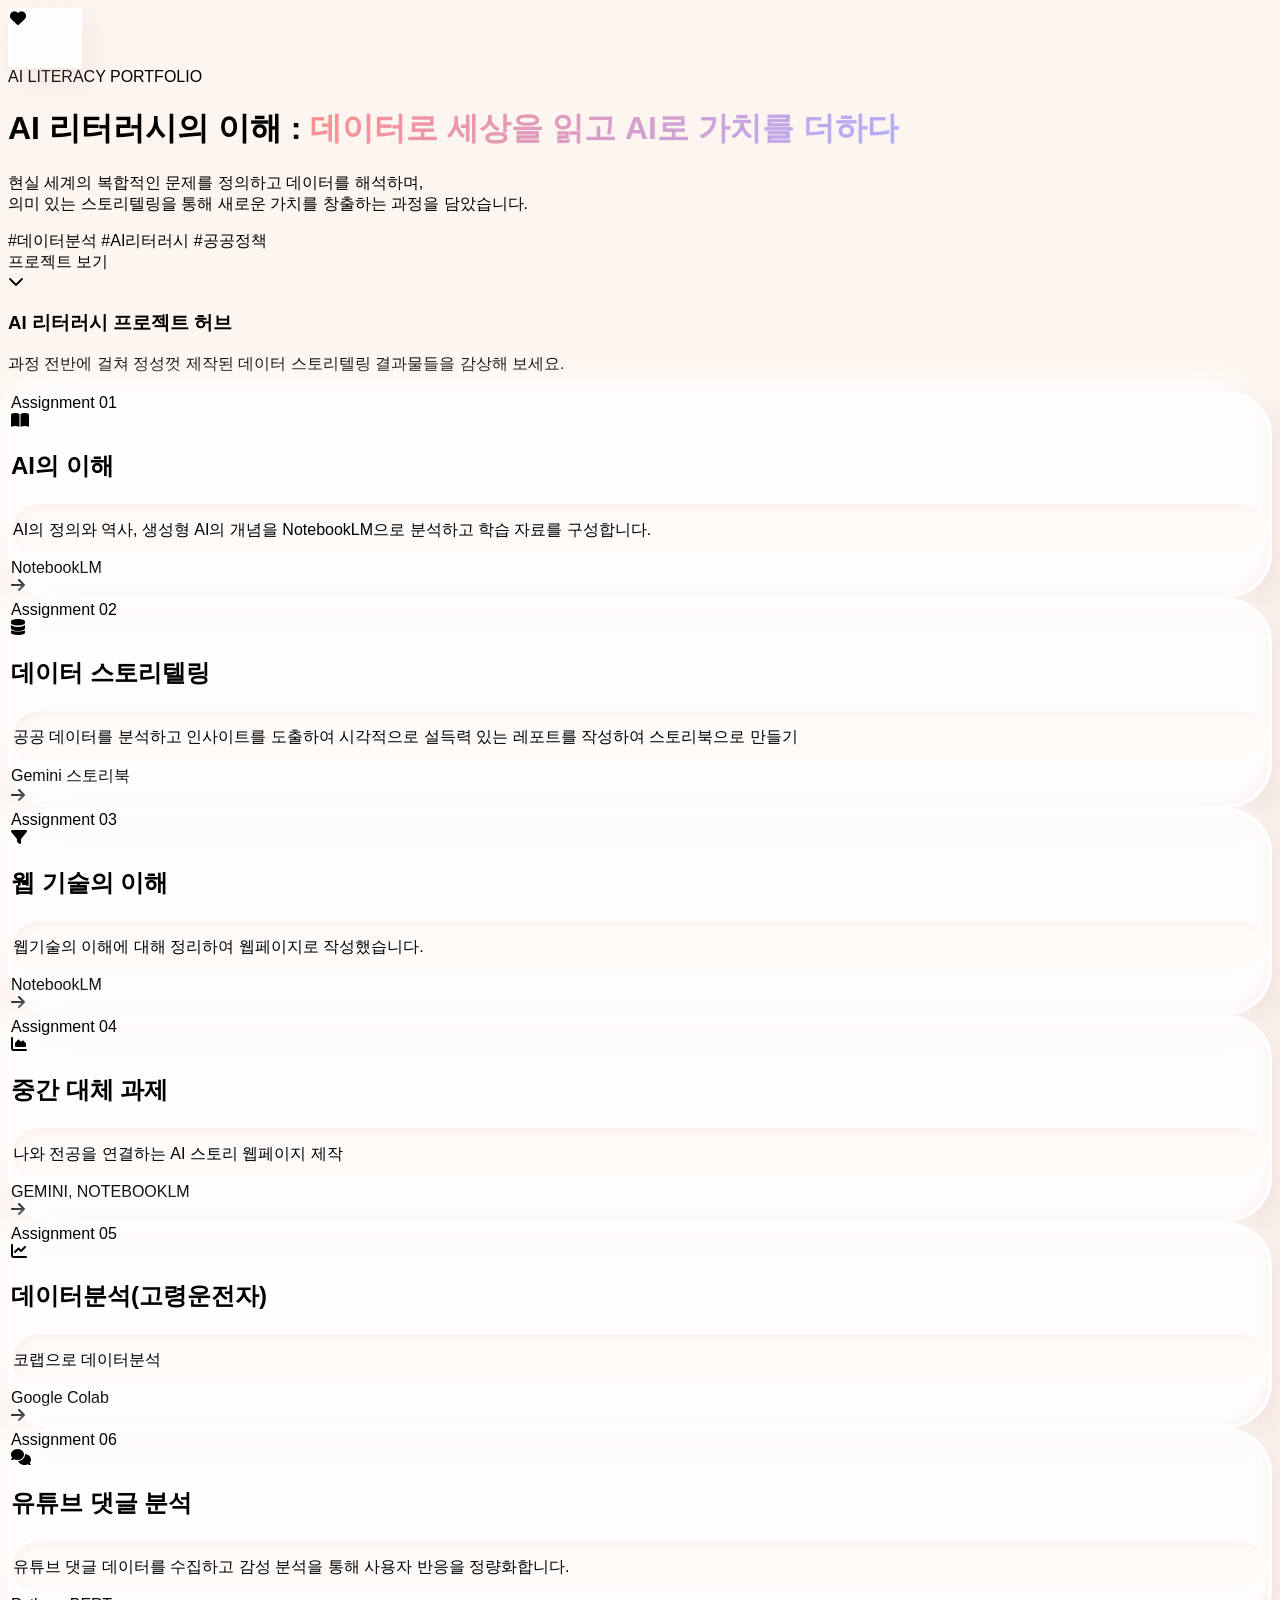
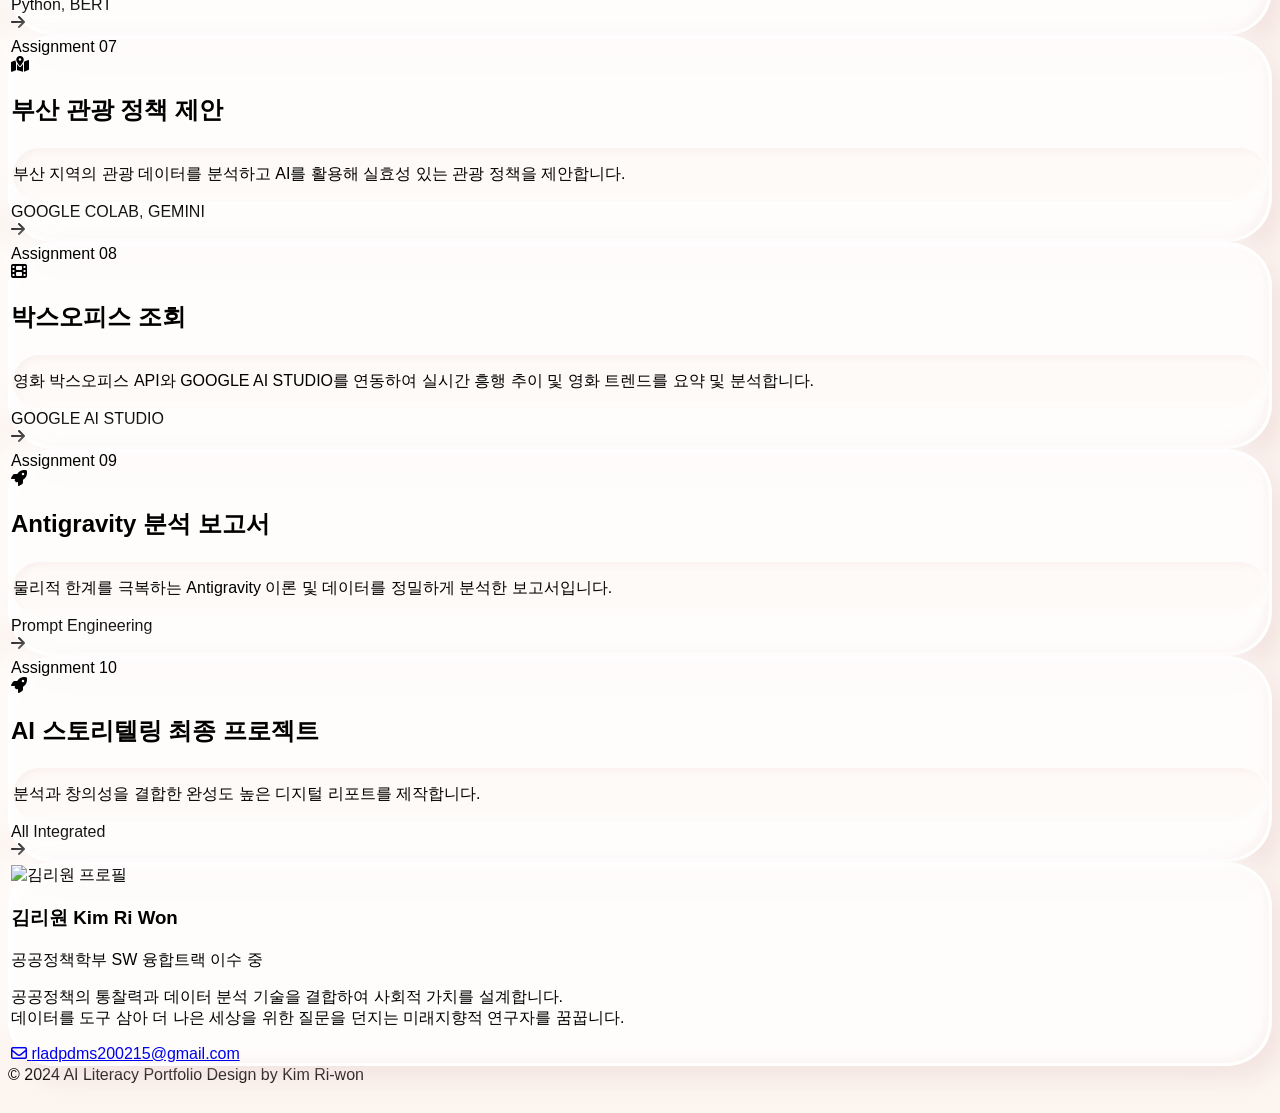
==== commit 92c5eb2b: "Update index.html" ====
--- a/index.html
+++ b/index.html
@@ -15,8 +15,10 @@
                 extend: {
                     colors: {
                         brand: {
-                            pink: '#FFDEE9',
-                            rose: '#F43F5E',
+                            pink: '#FFB3B3',
+                            lightPink: '#FF8E8F',
+                            lavender: '#E8D3FF',
+                            violet: '#B1AFFF',
                             ivory: '#FDF6F0',
                             clay: '#FFF2F2',
                             softDark: '#1E1518',
@@ -32,61 +34,74 @@
 
         body {
             font-family: 'Pretendard', sans-serif;
+            background-color: #FDF6F0;
             transition: background-color 0.5s ease, color 0.5s ease;
-        }
-
-        /* 1. Background Floating Animation */
-        @keyframes float-slow-1 {
+            overflow-x: hidden;
+        }
+
+        /* 1. Background Blob Floating Animation (@keyframes floatAround) */
+        @keyframes floatAround1 {
             0%, 100% { transform: translate(0px, 0px) scale(1); }
-            33% { transform: translate(40px, -60px) scale(1.15); }
-            66% { transform: translate(-30px, 30px) scale(0.9); }
-        }
-        @keyframes float-slow-2 {
+            33% { transform: translate(60px, -80px) scale(1.2); }
+            66% { transform: translate(-40px, 40px) scale(0.9); }
+        }
+        @keyframes floatAround2 {
             0%, 100% { transform: translate(0px, 0px) scale(1.1); }
-            50% { transform: translate(-50px, 50px) scale(0.85); }
-        }
-        @keyframes float-slow-3 {
+            50% { transform: translate(-70px, 60px) scale(0.8); }
+        }
+        @keyframes floatAround3 {
             0%, 100% { transform: translate(0px, 0px) scale(0.9); }
-            40% { transform: translate(60px, 40px) scale(1.1); }
-            80% { transform: translate(-20px, -30px) scale(1.05); }
-        }
-
-        .bg-float-1 { animation: float-slow-1 18s infinite ease-in-out; }
-        .bg-float-2 { animation: float-slow-2 22s infinite ease-in-out; }
-        .bg-float-3 { animation: float-slow-3 26s infinite ease-in-out; }
-
-        /* 2. Claymorphism Card Styling (Clay Card) */
+            40% { transform: translate(80px, 50px) scale(1.15); }
+            80% { transform: translate(-30px, -40px) scale(1.05); }
+        }
+
+        .bg-blob-1 { animation: floatAround1 20s infinite ease-in-out; }
+        .bg-blob-2 { animation: floatAround2 24s infinite ease-in-out; }
+        .bg-blob-3 { animation: floatAround3 28s infinite ease-in-out; }
+
+        /* 2. Claymorphism Card Styling (Double Outer Shadows & Double Inset Shadows) */
         .clay-card {
-            background: rgba(255, 255, 255, 0.65);
+            background: rgba(255, 255, 255, 0.75);
             border-radius: 45px;
-            box-shadow: 
-                12px 12px 24px rgba(244, 63, 94, 0.05), 
-                -12px -12px 24px rgba(255, 255, 255, 0.9),
+            backdrop-filter: blur(12px);
+            -webkit-backdrop-filter: blur(12px);
+            border: 3px solid rgba(255, 255, 255, 0.8);
+            box-shadow: 
+                12px 12px 28px rgba(224, 189, 189, 0.35), 
+                -12px -12px 28px rgba(255, 255, 255, 0.9),
                 inset 4px 4px 10px rgba(255, 255, 255, 0.8),
-                inset -4px -4px 10px rgba(244, 63, 94, 0.03);
-            backdrop-filter: blur(20px);
-            border: 3px solid rgba(255, 255, 255, 0.8);
-            transition: all 0.5s cubic-bezier(0.175, 0.885, 0.32, 1.275);
+                inset -4px -4px 10px rgba(224, 189, 189, 0.15);
+            transition: all 0.5s cubic-bezier(0.16, 1, 0.3, 1);
         }
         .clay-card:hover {
-            transform: translateY(-12px) scale(1.02);
-            box-shadow: 
-                16px 24px 36px rgba(244, 63, 94, 0.1), 
+            transform: translateY(-8px) scale(1.015);
+            background: rgba(255, 255, 255, 0.85);
+            box-shadow: 
+                16px 24px 36px rgba(224, 189, 189, 0.45), 
                 -16px -16px 36px rgba(255, 255, 255, 0.95),
                 inset 6px 6px 14px rgba(255, 255, 255, 0.95),
-                inset -6px -6px 14px rgba(244, 63, 94, 0.01);
-            background: rgba(255, 255, 255, 0.85);
-        }
-
-        /* Dark Mode Clay Card Style */
+                inset -6px -6px 14px rgba(224, 189, 189, 0.1);
+        }
+
+        /* Claymorphism Inner Card (For structural depth) */
+        .clay-inner-card {
+            background: rgba(253, 246, 240, 0.4);
+            border-radius: 30px;
+            border: 2px solid rgba(255, 255, 255, 0.5);
+            box-shadow: 
+                inset 3px 3px 6px rgba(224, 189, 189, 0.15),
+                inset -3px -3px 6px rgba(255, 255, 255, 0.8),
+                1px 1px 2px rgba(255, 255, 255, 0.5);
+        }
+
+        /* Dark Mode Clay Card Style with delicate adjustments */
         .dark .clay-card {
             background: rgba(30, 21, 24, 0.7);
-            border-radius: 45px;
             box-shadow: 
                 12px 12px 30px rgba(0, 0, 0, 0.5), 
                 -12px -12px 30px rgba(255, 255, 255, 0.02),
                 inset 2px 2px 8px rgba(255, 255, 255, 0.1),
-                inset -2px -2px 8px rgba(0, 0, 0, 0.3);
+                inset -2px -2px 8px rgba(0, 0, 0, 0.35);
             border: 3px solid rgba(255, 255, 255, 0.08);
         }
         .dark .clay-card:hover {
@@ -95,38 +110,28 @@
                 16px 24px 40px rgba(0, 0, 0, 0.6), 
                 -16px -16px 40px rgba(255, 255, 255, 0.03),
                 inset 4px 4px 12px rgba(255, 255, 255, 0.15),
-                inset -4px -4px 12px rgba(0, 0, 0, 0.4);
-        }
-
-        /* Claymorphic Buttons */
-        .clay-btn {
-            background: rgba(255, 255, 255, 0.8);
-            box-shadow: 
-                4px 4px 10px rgba(244, 63, 94, 0.06), 
-                -4px -4px 10px rgba(255, 255, 255, 0.9),
-                inset 2px 2px 5px rgba(255, 255, 255, 0.8);
-            border: 2px solid rgba(255, 255, 255, 0.9);
-            transition: all 0.3s ease;
-        }
-        .clay-btn:hover {
-            transform: scale(1.05);
-            background: #FFE4EC;
-            box-shadow: 
-                6px 6px 14px rgba(244, 63, 94, 0.1), 
-                -6px -6px 14px rgba(255, 255, 255, 1);
-        }
-
-        /* 3. Expansible Navigation Bar */
+                inset -4px -4px 12px rgba(0, 0, 0, 0.45);
+        }
+        .dark .clay-inner-card {
+            background: rgba(18, 11, 13, 0.4);
+            border: 2px solid rgba(255, 255, 255, 0.03);
+            box-shadow: 
+                inset 3px 3px 6px rgba(0, 0, 0, 0.4),
+                inset -3px -3px 6px rgba(255, 255, 255, 0.05);
+        }
+
+        /* Expansible Navigation Bar (Pill-shape, 470px expanded) */
         .pill-nav {
             width: 70px;
             height: 56px;
             transition: all 0.6s cubic-bezier(0.25, 1, 0.5, 1);
             overflow: hidden;
-            background: rgba(255, 255, 255, 0.7);
+            background: rgba(255, 255, 255, 0.75);
             border: 2px solid rgba(255, 255, 255, 0.8);
-            backdrop-filter: blur(25px);
-            box-shadow: 
-                8px 12px 30px rgba(244, 63, 94, 0.08), 
+            backdrop-filter: blur(12px);
+            -webkit-backdrop-filter: blur(12px);
+            box-shadow: 
+                8px 12px 30px rgba(224, 189, 189, 0.25), 
                 inset 2px 2px 5px rgba(255, 255, 255, 0.8);
         }
         .pill-nav:hover {
@@ -136,18 +141,18 @@
             padding-right: 20px;
             background: rgba(255, 255, 255, 0.9);
             box-shadow: 
-                12px 18px 40px rgba(244, 63, 94, 0.12), 
+                12px 18px 40px rgba(224, 189, 189, 0.35), 
                 inset 3px 3px 8px rgba(255, 255, 255, 0.9);
         }
         .dark .pill-nav {
-            background: rgba(30, 21, 24, 0.85);
+            background: rgba(30, 21, 24, 0.8);
             border: 2px solid rgba(255, 255, 255, 0.08);
             box-shadow: 
                 8px 12px 30px rgba(0, 0, 0, 0.4), 
                 inset 2px 2px 5px rgba(255, 255, 255, 0.1);
         }
         .dark .pill-nav:hover {
-            background: rgba(38, 27, 30, 0.95);
+            background: rgba(38, 27, 30, 0.9);
             box-shadow: 
                 12px 18px 40px rgba(0, 0, 0, 0.5), 
                 inset 3px 3px 8px rgba(255, 255, 255, 0.15);
@@ -165,7 +170,7 @@
         }
         .pill-nav:hover .nav-heart {
             transform: scale(1.2) rotate(360deg);
-            color: #F43F5E;
+            color: #FF8E8F;
         }
 
         /* Modal Overlay Glassmorphism */
@@ -206,27 +211,32 @@
             border-radius: 99px;
         }
         ::-webkit-scrollbar-thumb:hover {
-            background: #F43F5E;
+            background: #FF8E8F;
         }
     </style>
 </head>
 <body class="bg-brand-ivory text-slate-800 dark:bg-brand-darkBg dark:text-slate-100 relative min-h-screen">
 
+    <!-- Deep Floating Cloud Background Effects (Sensory Blobs floatAround) -->
     <div class="fixed inset-0 overflow-hidden pointer-events-none z-0">
-        <div class="absolute bg-float-1 top-[-10%] left-[-10%] w-[50vw] h-[50vw] rounded-full bg-gradient-to-br from-[#FFF0F5]/80 to-[#FFE4EC]/70 dark:from-[#3a1520]/40 dark:to-[#1e0a11]/30 blur-[100px]"></div>
-        <div class="absolute bg-float-2 bottom-[10%] right-[-5%] w-[45vw] h-[45vw] rounded-full bg-gradient-to-tr from-[#FFF2F2]/90 to-[#FFDDE8]/80 dark:from-[#2e0e1a]/40 dark:to-[#120509]/30 blur-[120px]"></div>
-        <div class="absolute bg-float-3 top-[40%] left-[25%] w-[35vw] h-[35vw] rounded-full bg-gradient-to-r from-[#FFF9F5]/90 to-[#FFE4E4]/60 dark:from-[#351a22]/30 dark:to-[#1f0b12]/20 blur-[110px]"></div>
+        <div class="absolute bg-blob-1 top-[-10%] left-[-10%] w-[55vw] h-[55vw] rounded-full bg-gradient-to-br from-[#FFB3B3]/60 to-[#E8D3FF]/50 dark:from-[#3a1520]/30 dark:to-[#1e0a11]/25 blur-[80px]"></div>
+        <div class="absolute bg-blob-2 bottom-[5%] right-[-5%] w-[50vw] h-[50vw] rounded-full bg-gradient-to-tr from-[#FFF2F2]/70 to-[#B1AFFF]/50 dark:from-[#2e0e1a]/30 dark:to-[#120509]/20 blur-[100px]"></div>
+        <div class="absolute bg-blob-3 top-[35%] left-[20%] w-[40vw] h-[45vw] rounded-full bg-gradient-to-r from-[#FFDDE8]/60 to-[#FFE4E4]/40 dark:from-[#351a22]/20 dark:to-[#1f0b12]/15 blur-[90px]"></div>
     </div>
 
+    <!-- Interactive Pill-Shape Navigation Bar -->
     <nav class="fixed top-6 left-1/2 -translate-x-1/2 z-50 pill-nav flex items-center justify-between rounded-full p-4">
-        <div class="flex items-center justify-center w-10 h-10 rounded-full bg-gradient-to-br from-rose-100 to-rose-200 dark:from-rose-900/60 dark:to-rose-800/40 shadow-inner cursor-pointer shrink-0">
+        <!-- Circular Icon Button (Home) -->
+        <div onclick="window.scrollTo({top:0, behavior:'smooth'})" class="flex items-center justify-center w-10 h-10 rounded-full bg-gradient-to-br from-rose-100 to-rose-200 dark:from-rose-900/60 dark:to-rose-800/40 shadow-inner cursor-pointer shrink-0">
             <i class="fas fa-heart nav-heart text-rose-400 dark:text-rose-300 transition-all duration-500 text-lg"></i>
         </div>
+        <!-- Right side navigation elements -->
         <div class="nav-content flex items-center gap-6 ml-4">
             <a href="#" class="text-sm font-bold text-slate-700 dark:text-slate-300 hover:text-rose-500 dark:hover:text-rose-400 transition-colors">홈</a>
             <a href="#assignments-section" class="text-sm font-bold text-slate-700 dark:text-slate-300 hover:text-rose-500 dark:hover:text-rose-400 transition-colors">프로젝트</a>
             <a href="#about" class="text-sm font-bold text-slate-700 dark:text-slate-300 hover:text-rose-500 dark:hover:text-rose-400 transition-colors">소개</a>
             
+            <!-- Dark / Light Mode Switch Button Inside Nav -->
             <button id="theme-toggle" class="w-8 h-8 rounded-full flex items-center justify-center hover:bg-slate-100 dark:hover:bg-white/10 transition-colors">
                 <i id="theme-icon" class="fas fa-moon text-slate-600 dark:text-yellow-400 text-sm"></i>
             </button>
@@ -235,10 +245,12 @@
         </div>
     </nav>
 
+    <!-- Hero Section (Centered as viewport height with bottom arrow) -->
     <header class="relative min-h-screen flex flex-col justify-between items-center px-6 text-center overflow-hidden z-10 pt-32 pb-16">
         <div></div>
 
         <div class="max-w-5xl mx-auto my-auto">
+            <!-- Claymorphism Badge -->
             <div class="inline-flex items-center gap-2 px-5 py-2.5 rounded-full bg-white/70 dark:bg-brand-softDark/50 border border-white/60 dark:border-white/10 shadow-md backdrop-blur-md mb-6">
                 <span class="w-2.5 h-2.5 rounded-full bg-rose-500 animate-pulse"></span>
                 <span class="text-xs font-extrabold tracking-widest text-slate-600 dark:text-slate-300 uppercase">AI LITERACY PORTFOLIO</span>
@@ -246,7 +258,7 @@
             
             <h1 class="text-2xl sm:text-3xl md:text-5xl lg:text-6xl font-extrabold mb-6 tracking-tight leading-tight break-keep">
                 <span class="block mb-2 text-slate-700 dark:text-slate-300 font-normal">AI 리터러시의 이해 :</span>
-                <span class="gradient-text block text-3xl sm:text-4xl md:text-5xl lg:text-6xl xl:text-7xl font-black">
+                <span class="gradient-text block text-3xl sm:text-4xl md:text-5xl lg:text-6xl xl:text-7xl font-black" style="background: linear-gradient(135deg, #FF8E8F 0%, #B1AFFF 100%); -webkit-background-clip: text; -webkit-text-fill-color: transparent;">
                     데이터로 세상을 읽고 AI로 가치를 더하다
                 </span>
             </h1>
@@ -263,6 +275,7 @@
             </div>
         </div>
 
+        <!-- Animated "View Projects" guide at the bottom of viewport -->
         <div onclick="scrollToProjects()" class="flex flex-col items-center gap-2 cursor-pointer group transition-all duration-300 hover:translate-y-1">
             <span class="text-xs font-bold text-slate-400 dark:text-slate-500 tracking-wider group-hover:text-rose-500 dark:group-hover:text-rose-400 transition-colors">프로젝트 보기</span>
             <div class="w-10 h-10 rounded-full bg-white/80 dark:bg-[#1E1518]/80 border border-white dark:border-white/10 flex items-center justify-center shadow-md group-hover:scale-110 transition-transform animate-bounce">
@@ -271,8 +284,10 @@
         </div>
     </header>
 
+    <!-- Main Container -->
     <main class="max-w-7xl mx-auto px-6 pb-24 relative z-10">
 
+        <!-- 4. Interactive Projects Grid Section -->
         <section id="assignments-section" class="reveal-section py-16 mb-24">
             <div class="text-center mb-16">
                 <h3 class="text-3xl font-black text-slate-800 dark:text-slate-100 tracking-tight mb-3">AI 리터러시 프로젝트 허브</h3>
@@ -281,16 +296,18 @@
 
             <div id="tab-grid-container">
                 <div class="grid grid-cols-1 md:grid-cols-2 lg:grid-cols-3 gap-8" id="assignment-grid">
-                    </div>
+                </div>
             </div>
         </section>
 
+        <!-- Profile / Info Card inside Bento Design (Claymorphic) -->
         <section id="about" class="reveal-section clay-card p-12 relative overflow-hidden mb-12">
             <div class="absolute top-0 right-0 w-64 h-64 bg-rose-100/40 dark:bg-rose-900/10 rounded-full blur-[80px] pointer-events-none"></div>
             <div class="relative z-10 flex flex-col lg:flex-row items-center gap-12">
                 <div class="relative group shrink-0">
                     <div class="absolute -inset-2 bg-gradient-to-r from-pink-300 to-rose-400 rounded-[3rem] blur-lg opacity-40 group-hover:opacity-70 transition duration-1000"></div>
                     <div class="relative w-48 h-48 rounded-[2.5rem] bg-white dark:bg-brand-softDark p-3 flex items-center justify-center overflow-hidden border border-white/40 shadow-xl">
+                        <!-- Updated profile image source -->
                         <img src="https://ecimg.cafe24img.com/pg789b45942559038/ouring01/web/product/big/20241010/d6703099fd1020ba4ad9d2b7c3fa1dcd.jpg" alt="김리원 프로필" class="w-full h-full object-cover rounded-[1.8rem]">
                     </div>
                 </div>
@@ -322,6 +339,7 @@
         </div>
     </footer>
 
+    <!-- Modal Shell with customized Claymorphic Look (border-radius: 3rem) -->
     <div id="modal" class="modal fixed inset-0 flex items-center justify-center p-4 bg-[#2E2528]/30 dark:bg-black/75 backdrop-blur-xl">
         <div class="bg-white/95 dark:bg-brand-softDark/95 w-full max-w-2xl rounded-[3rem] p-12 relative scale-95 transition-all duration-300 shadow-2xl border-4 border-white dark:border-brand-softDark" id="modal-content" style="z-index: 1001; box-shadow: 15px 15px 40px rgba(0,0,0,0.15), inset 4px 4px 10px rgba(255,255,255,0.8);">
             <button onclick="closeModal()" class="absolute top-8 right-8 w-11 h-11 rounded-full flex items-center justify-center bg-rose-50 dark:bg-rose-950 border border-rose-100 dark:border-rose-900 text-rose-400 hover:text-white hover:bg-rose-500 hover:scale-110 transition-all">
@@ -501,13 +519,13 @@
             }
         ];
 
-        // Refactored Color classes to support pastel pink/peach/warm coral/rose/soft lavender themes
+        // Refactored Color classes to support beautiful pastel pink/lavender/warm coral/rose/peach themes (Integrated inside the UI)
         const colorClasses = {
-            pink: { text: "text-pink-500 dark:text-pink-400", bg: "bg-pink-50/50 dark:bg-pink-950/40", accent: "bg-pink-400" },
-            softPurple: { text: "text-purple-400 dark:text-purple-300", bg: "bg-purple-50/50 dark:bg-purple-950/30", accent: "bg-purple-400" },
-            coral: { text: "text-orange-400 dark:text-orange-300", bg: "bg-orange-50/50 dark:bg-orange-950/40", accent: "bg-orange-400" },
-            rose: { text: "text-rose-500 dark:text-rose-400", bg: "bg-rose-50/50 dark:bg-rose-950/40", accent: "bg-rose-400" },
-            peach: { text: "text-amber-500 dark:text-amber-400", bg: "bg-amber-50/50 dark:bg-amber-950/40", accent: "bg-amber-400" }
+            pink: { text: "text-pink-500 dark:text-pink-400", bg: "bg-pink-50/70 dark:bg-pink-950/30", accent: "bg-pink-400" },
+            softPurple: { text: "text-purple-400 dark:text-purple-300", bg: "bg-purple-50/70 dark:bg-purple-950/30", accent: "bg-purple-400" },
+            coral: { text: "text-orange-400 dark:text-orange-300", bg: "bg-orange-50/70 dark:bg-orange-950/30", accent: "bg-orange-400" },
+            rose: { text: "text-rose-500 dark:text-rose-400", bg: "bg-rose-50/70 dark:bg-rose-950/30", accent: "bg-rose-400" },
+            peach: { text: "text-amber-500 dark:text-amber-400", bg: "bg-amber-50/70 dark:bg-amber-950/30", accent: "bg-amber-400" }
         };
 
         const grid = document.getElementById('assignment-grid');
@@ -515,7 +533,7 @@
         const modalContent = document.getElementById('modal-content');
         const modalBody = document.getElementById('modal-body');
 
-        // Render card function (Displays all without filtering)
+        // Render card function (Displays all without filtering, styled as beautiful Clay Card with Clay Inner Card)
         function renderCards() {
             grid.innerHTML = '';
             assignments.forEach((item) => {
@@ -528,14 +546,18 @@
                     <div>
                         <div class="flex justify-between items-center mb-8">
                             <span class="px-4 py-1.5 rounded-full ${cls.bg} ${cls.text} text-[10px] font-black uppercase tracking-widest border border-white dark:border-white/5">Assignment ${item.id}</span>
-                            <div class="w-12 h-12 rounded-2xl ${cls.bg} ${cls.text} flex items-center justify-center text-xl group-hover:scale-110 transition-transform duration-500 shadow-inner">
+                            <div class="w-12 h-12 rounded-2xl ${cls.bg} ${cls.text} flex items-center justify-center text-xl shadow-inner border border-white dark:border-white/5">
                                 <i class="fas ${item.icon}"></i>
                             </div>
                         </div>
                         <h2 class="text-2xl font-bold mb-4 text-slate-700 dark:text-slate-200 leading-tight tracking-tight group-hover:${cls.text} transition-colors">${item.title}</h2>
-                        <p class="text-slate-400 dark:text-slate-400 text-xs leading-relaxed mb-4">${item.summary}</p>
-                    </div>
-                    <div class="flex items-center justify-between mt-8 pt-4 border-t border-slate-100 dark:border-white/5">
+                        
+                        <!-- Embedded Clay Inner Card for rich aesthetic detail -->
+                        <div class="clay-inner-card p-4 my-2">
+                            <p class="text-slate-400 dark:text-slate-400 text-xs leading-relaxed">${item.summary}</p>
+                        </div>
+                    </div>
+                    <div class="flex items-center justify-between mt-6 pt-4 border-t border-slate-100 dark:border-white/5">
                         <div class="flex items-center gap-2">
                             <div class="w-2 h-2 rounded-full ${cls.accent} animate-pulse"></div>
                             <span class="text-[11px] font-extrabold text-slate-400 dark:text-slate-500 uppercase tracking-widest">${item.tool}</span>
@@ -574,7 +596,7 @@
             } else {
                 footerButtons = `
                     <div class="mt-12 flex justify-end gap-4">
-                        <button onclick="closeModal()" class="px-8 py-4 bg-slate-100 dark:bg-white/10 rounded-2xl font-black text-xs text-slate-600 dark:text-slate-300 hover:bg-slate-200 dark:hover:bg-white/20 transition-all">닫기</button>
+                        <button onclick="closeModal()" class="px-6 py-4 bg-slate-100 dark:bg-white/10 rounded-2xl font-black text-xs text-slate-600 dark:text-slate-300 hover:bg-slate-200 dark:hover:bg-white/20 transition-all">닫기</button>
                         <button id="modal-action-btn" class="px-10 py-4 bg-rose-500 text-white rounded-2xl font-black text-xs hover:scale-105 transition-transform shadow-md">결과물 보기</button>
                     </div>
                 `;
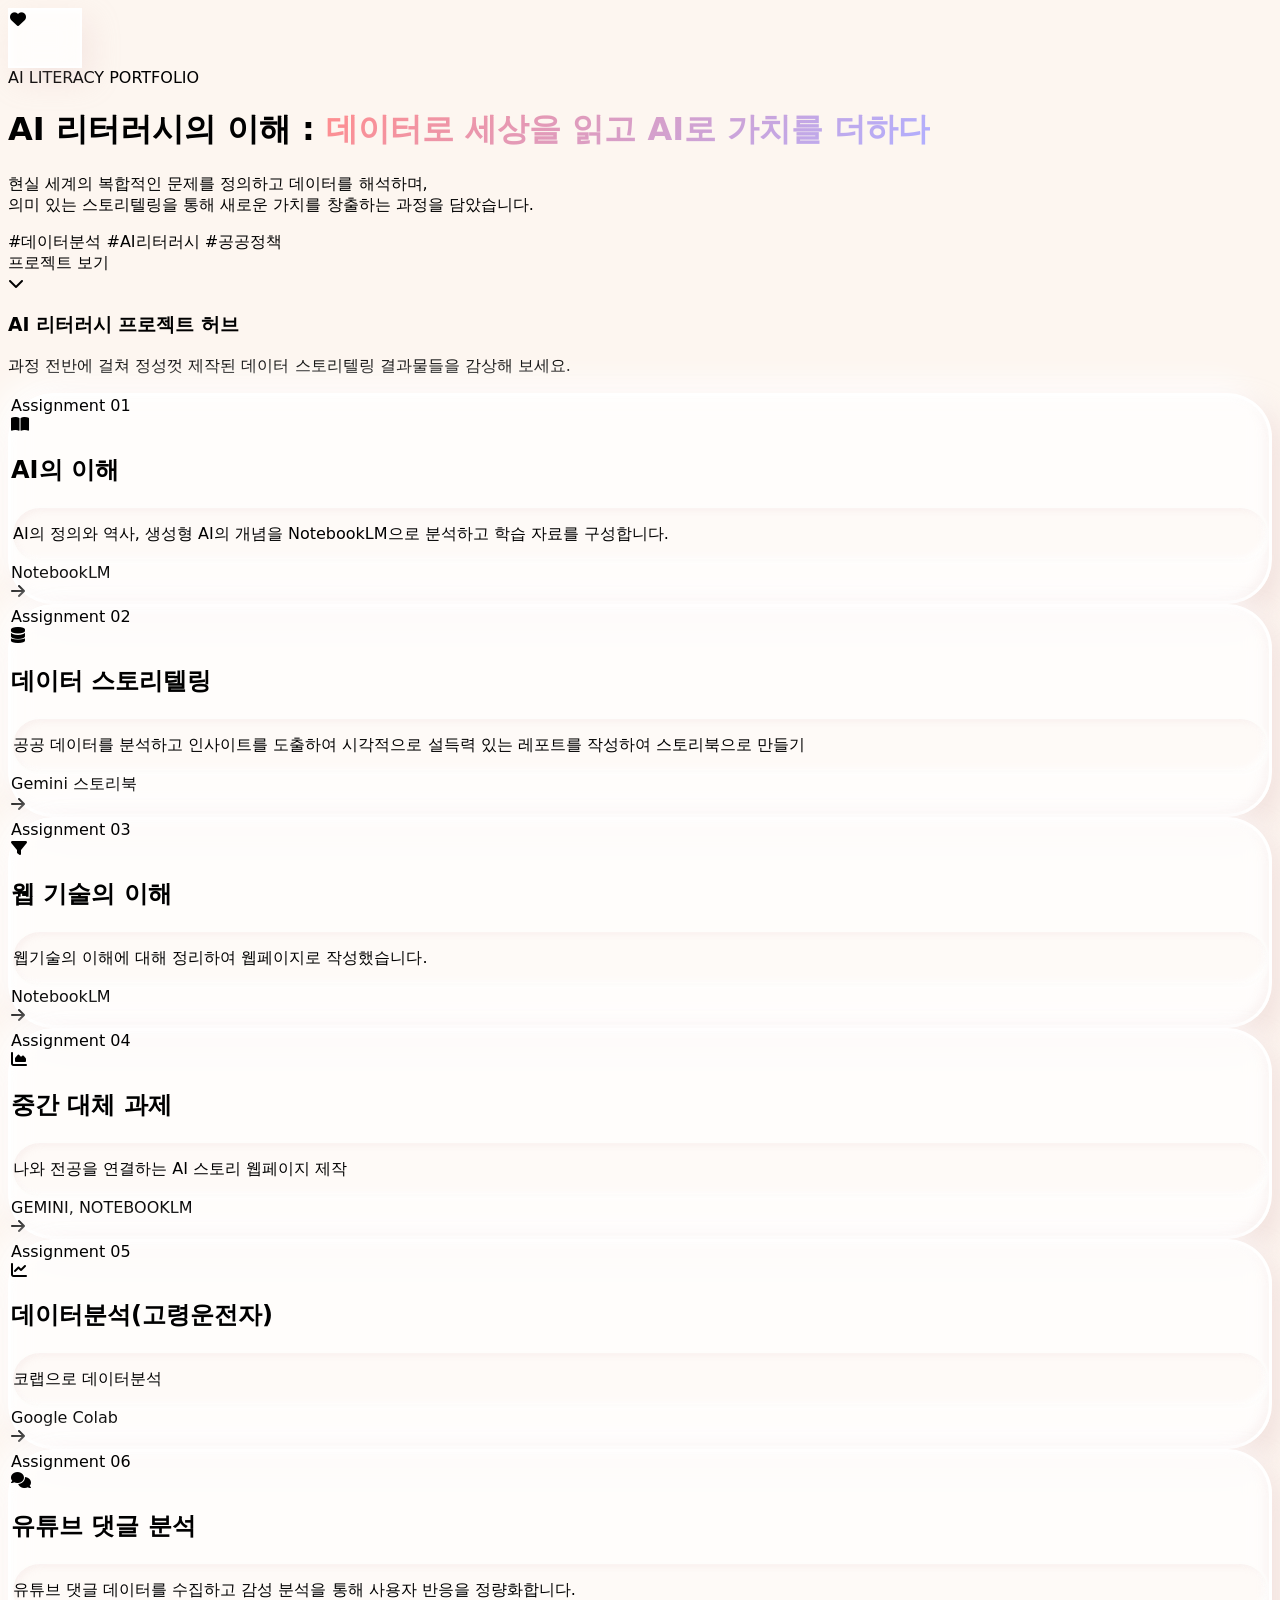
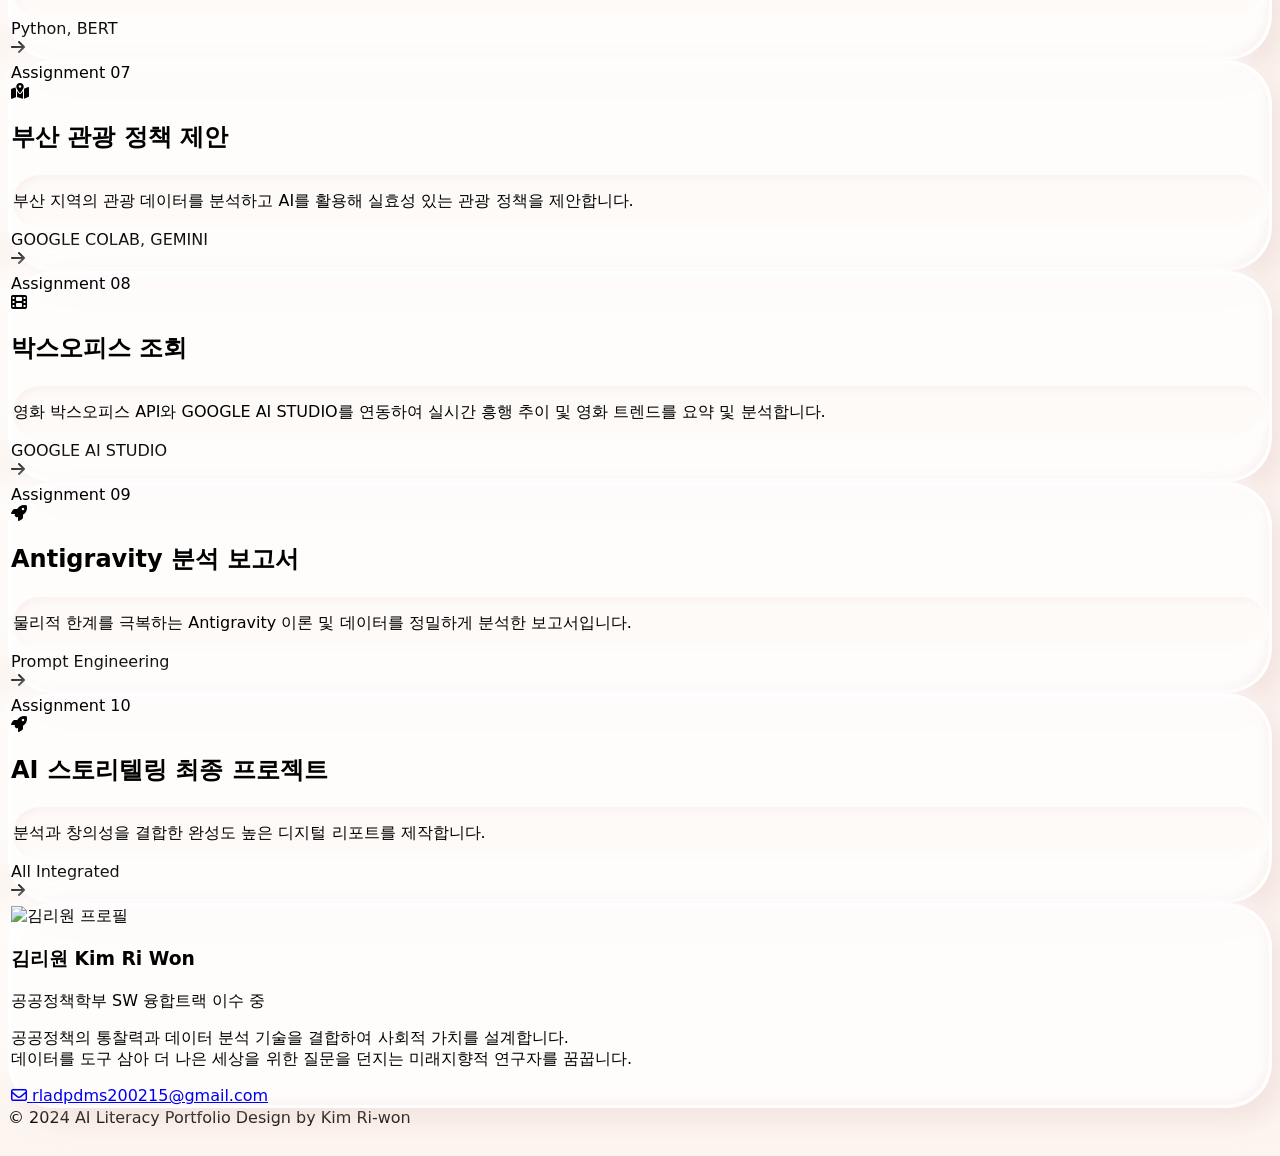
==== commit fb94e31e: "Update index.html" ====
--- a/index.html
+++ b/index.html
@@ -8,6 +8,8 @@
     <script src="https://cdn.tailwindcss.com"></script>
     <!-- FontAwesome CDN -->
     <link href="https://cdnjs.cloudflare.com/ajax/libs/font-awesome/6.4.0/css/all.min.css" rel="stylesheet">
+    <!-- Pretendard Font CDN (High Readability & Faster Loading with Dynamic Subset) -->
+    <link rel="stylesheet" href="https://cdn.jsdelivr.net/gh/orioncactus/pretendard@v1.3.9/dist/web/static/pretendard-dynamic-subset.min.css" crossorigin />
     <script>
         tailwind.config = {
             darkMode: 'class',
@@ -30,10 +32,8 @@
         }
     </script>
     <style>
-        @import url('https://fonts.googleapis.com/css2?family=Pretendard:wght@400;600;700;800&display=swap');
-
         body {
-            font-family: 'Pretendard', sans-serif;
+            font-family: "Pretendard", -apple-system, BlinkMacSystemFont, system-ui, Roboto, "Helvetica Neue", "Segoe UI", "Apple SD Gothic Neo", "Noto Sans KR", "Malgun Gothic", sans-serif;
             background-color: #FDF6F0;
             transition: background-color 0.5s ease, color 0.5s ease;
             overflow-x: hidden;
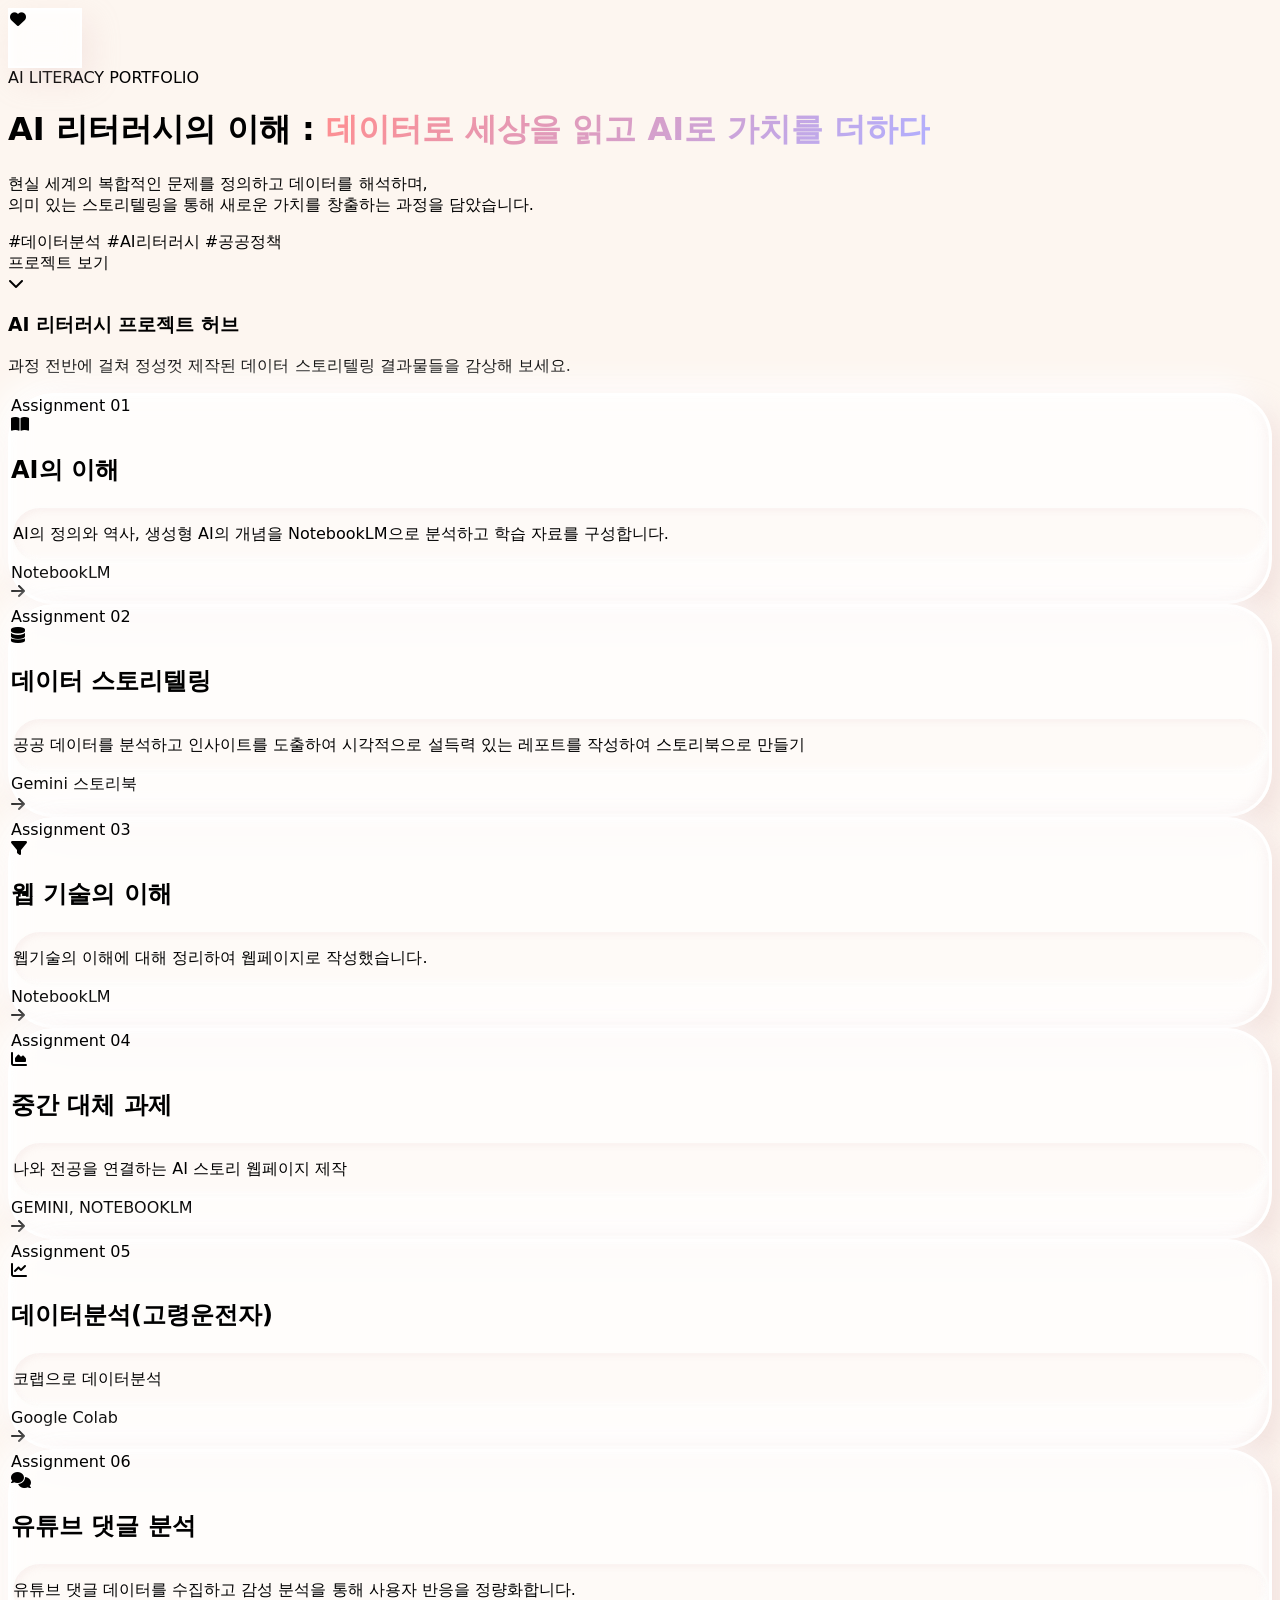
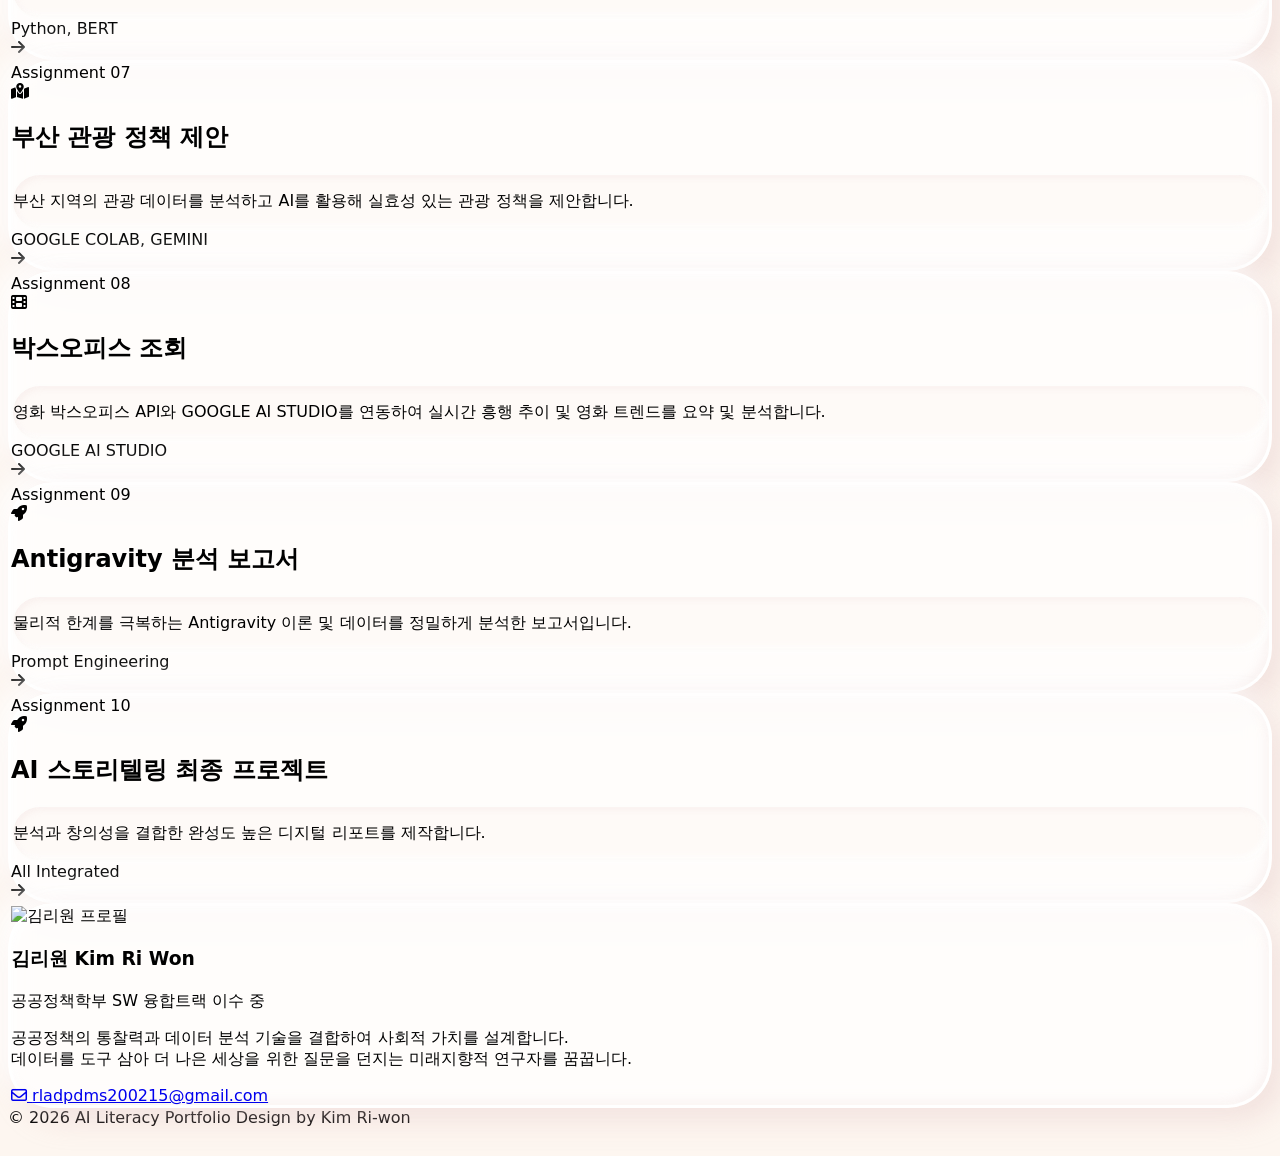
==== commit 5c7ea6d5: "Update index.html" ====
--- a/index.html
+++ b/index.html
@@ -335,7 +335,7 @@
 
     <footer class="relative py-16 text-center border-t border-white/40 dark:border-white/10 bg-white/20 dark:bg-brand-softDark/30 backdrop-blur-md">
         <div class="mt-4 text-[10px] font-black tracking-[0.25em] text-rose-300 dark:text-rose-400 uppercase">
-            &copy; 2024 AI Literacy Portfolio Design by Kim Ri-won
+            &copy; 2026 AI Literacy Portfolio Design by Kim Ri-won
         </div>
     </footer>
 
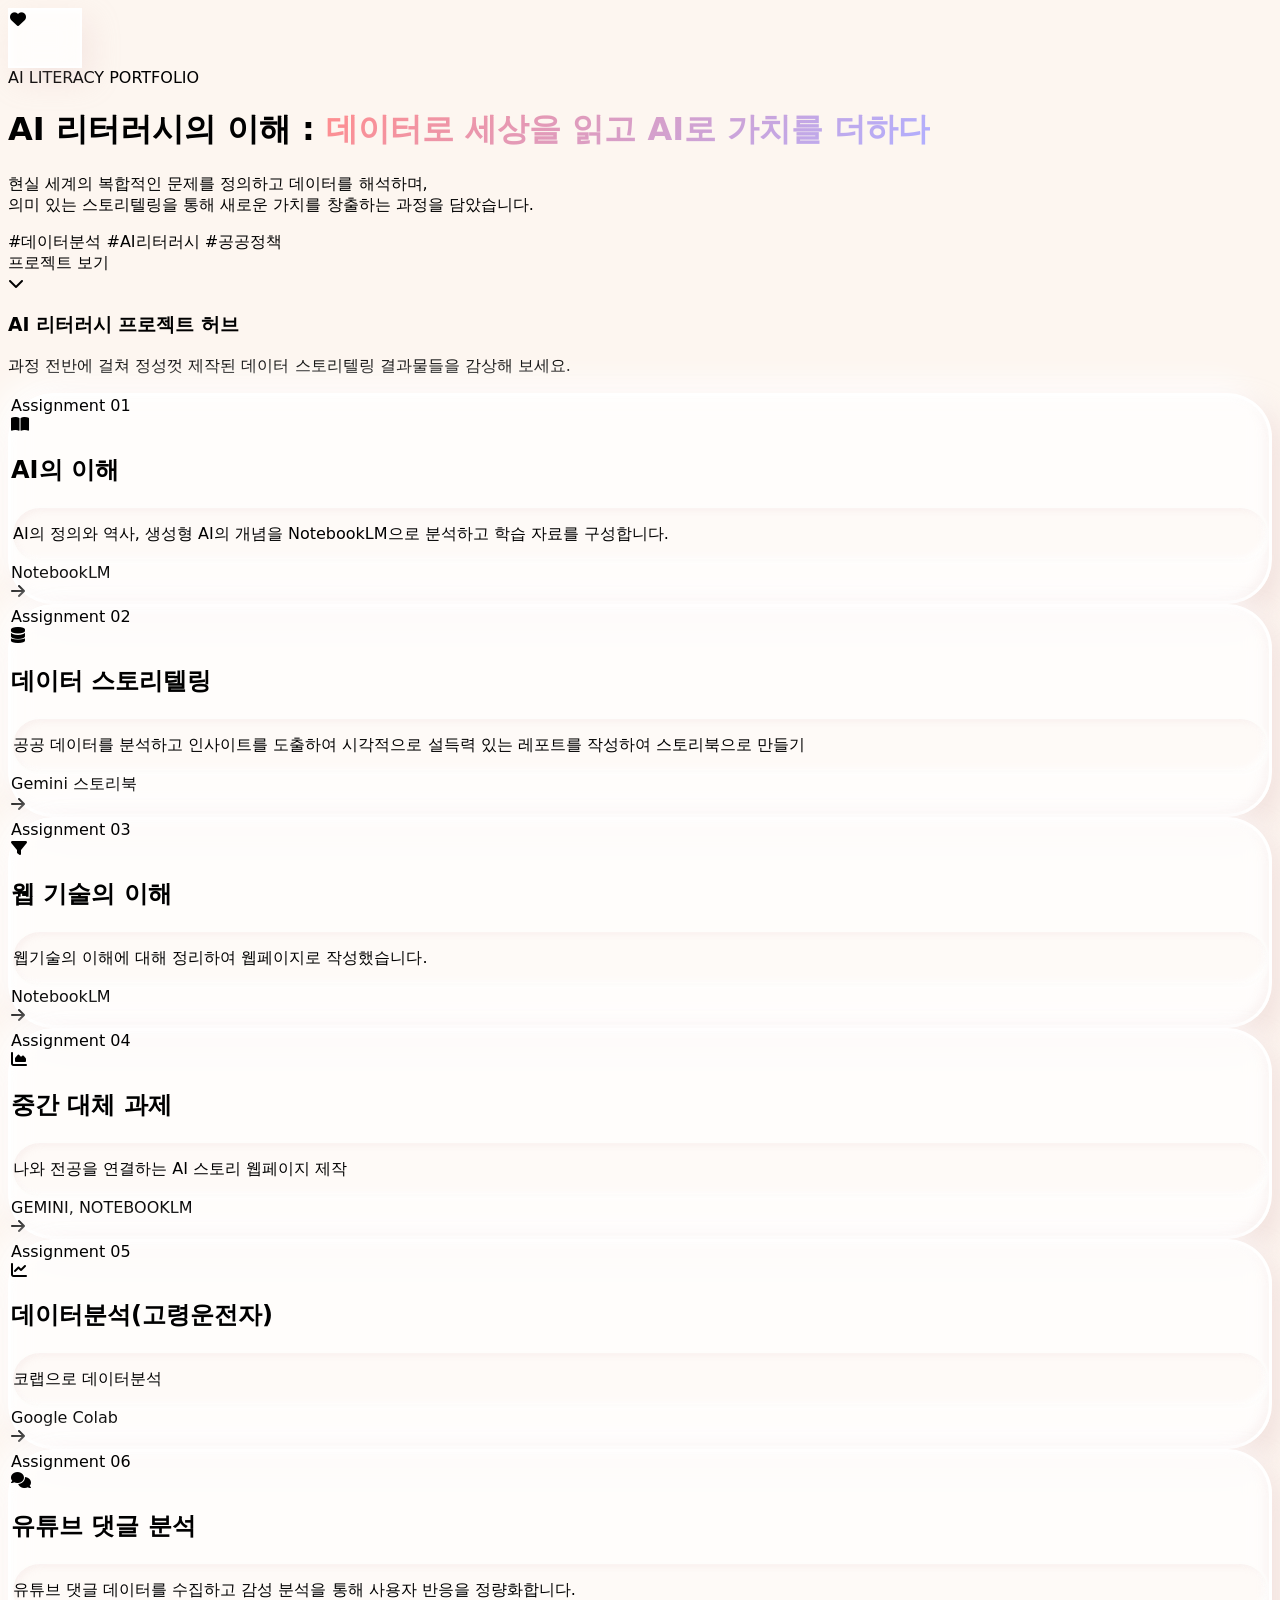
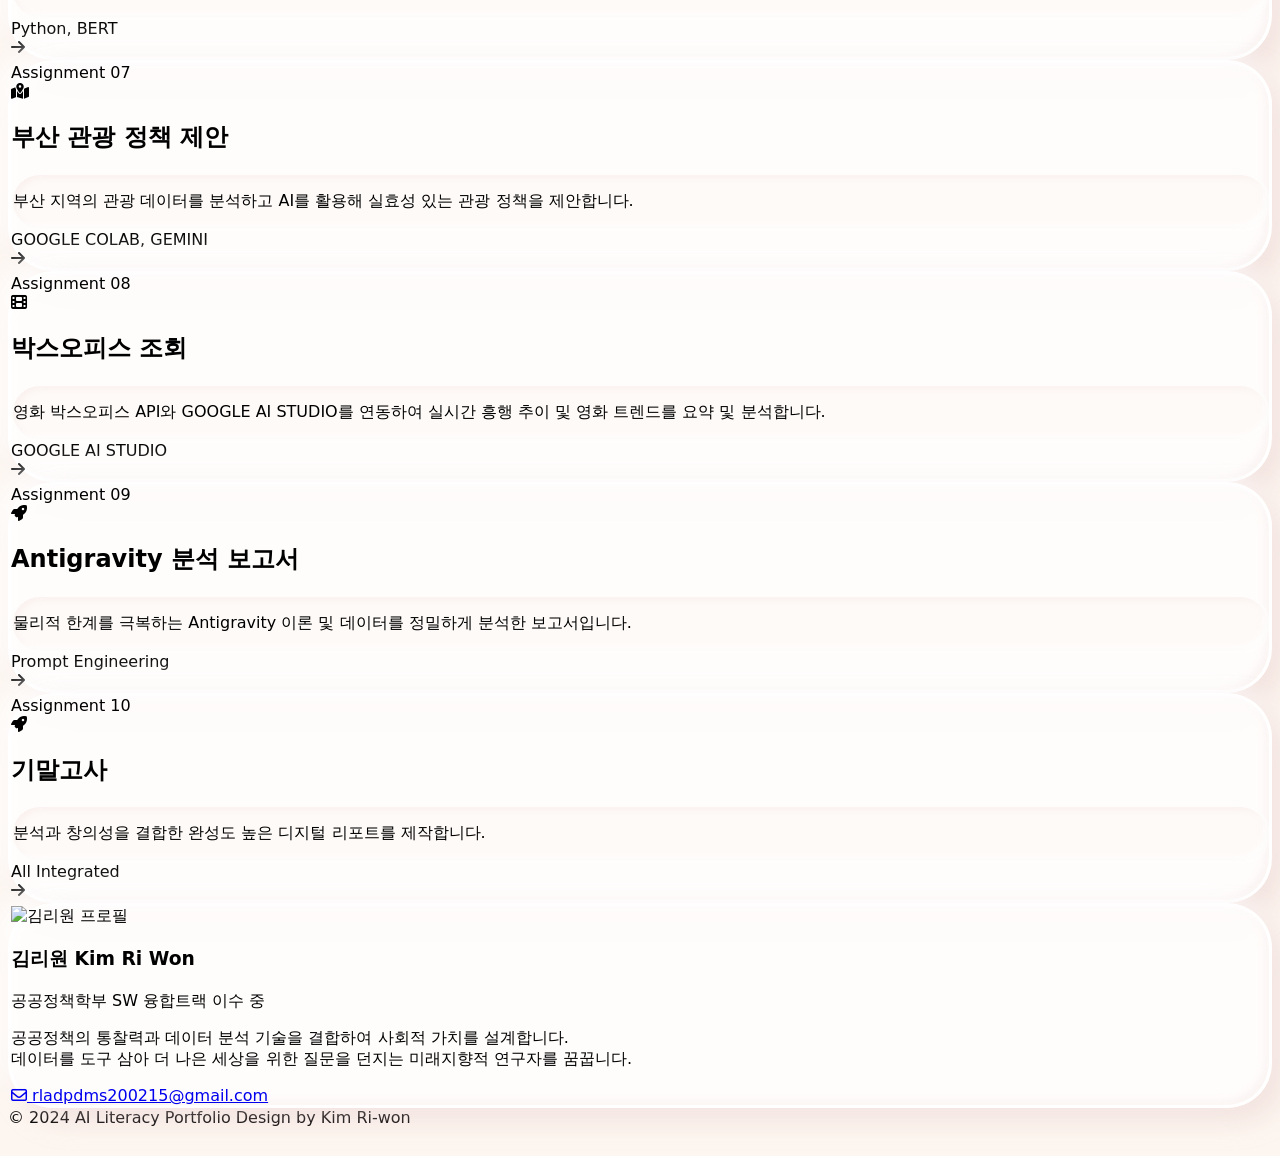
==== commit b734b9bb: "Update index.html" ====
--- a/index.html
+++ b/index.html
@@ -335,7 +335,7 @@
 
     <footer class="relative py-16 text-center border-t border-white/40 dark:border-white/10 bg-white/20 dark:bg-brand-softDark/30 backdrop-blur-md">
         <div class="mt-4 text-[10px] font-black tracking-[0.25em] text-rose-300 dark:text-rose-400 uppercase">
-            &copy; 2026 AI Literacy Portfolio Design by Kim Ri-won
+            &copy; 2024 AI Literacy Portfolio Design by Kim Ri-won
         </div>
     </footer>
 
@@ -509,13 +509,13 @@
             },
             { 
                 id: "10", 
-                title: "AI 스토리텔링 최종 프로젝트", 
+                title: "기말고사", 
                 tool: "All Integrated", 
                 icon: "fa-rocket", 
                 color: "peach", 
                 is_large: true, 
                 summary: "분석과 창의성을 결합한 완성도 높은 디지털 리포트를 제작합니다.", 
-                detail: "학습한 데이터 분석, 시각화, AI 생성 능력을 결합하여 대중의 공감을 얻는 포괄적 프로젝트를 완성했습니다." 
+                detail: "학습한 데이터 분석, 시각화, AI 생성 능력을 결합하여 포괄적 프로젝트를 완성했습니다." 
             }
         ];
 
